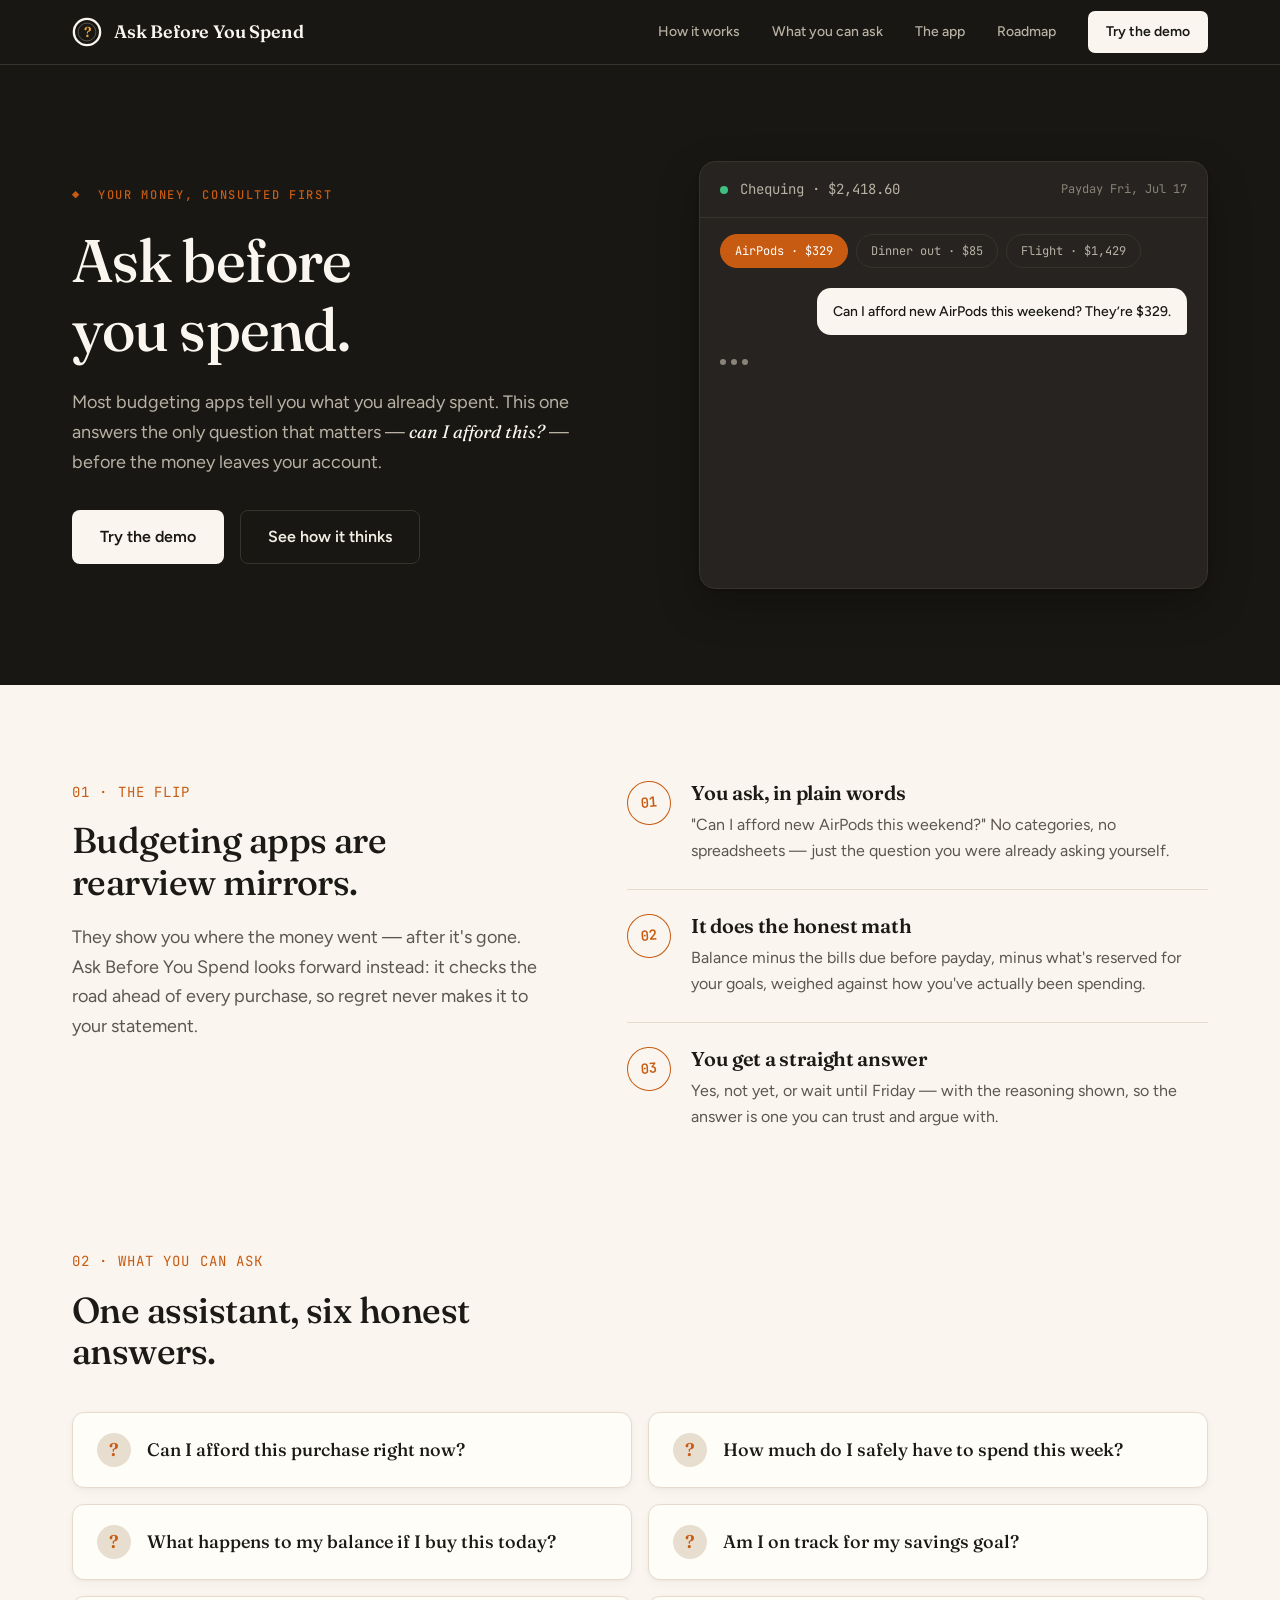
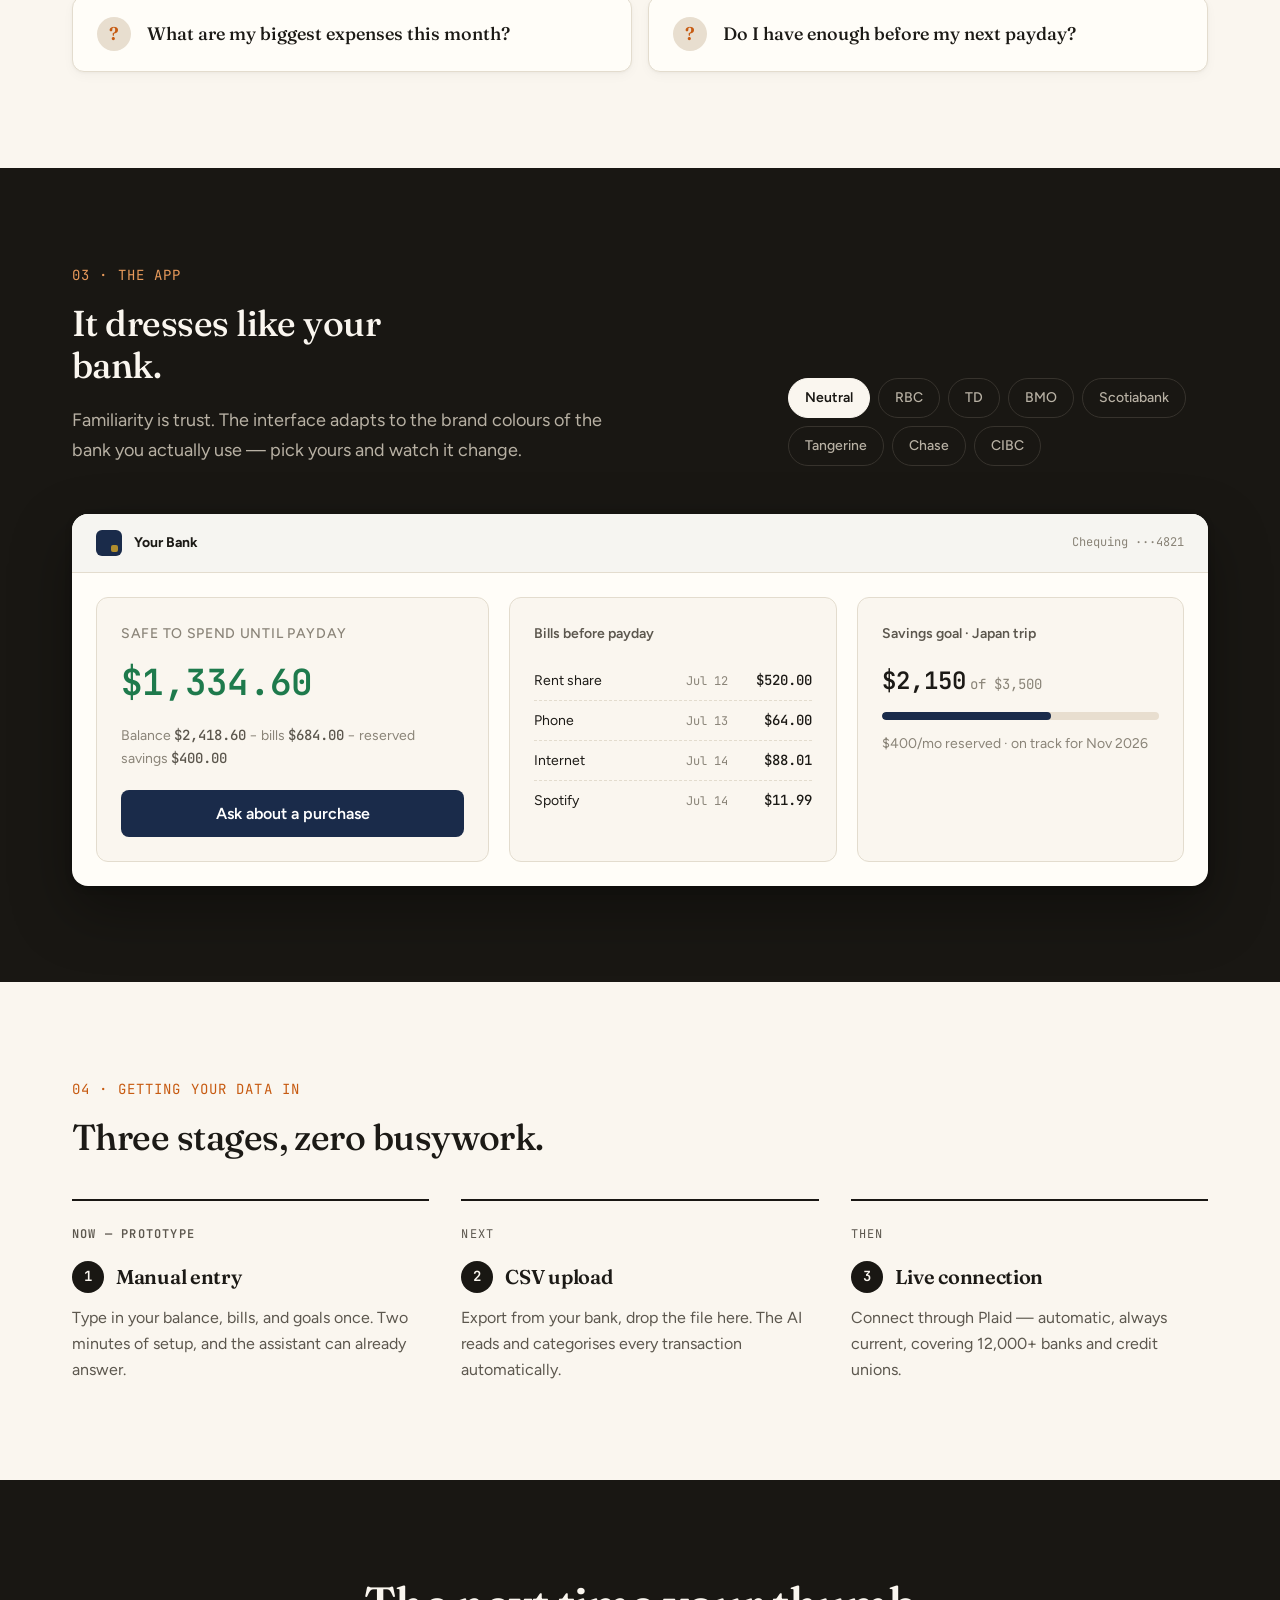
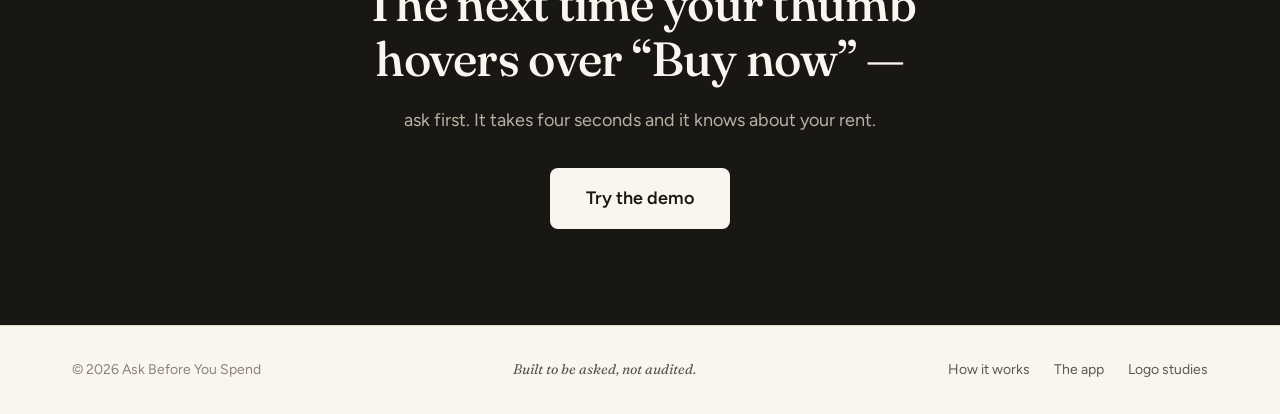
==== index.html @ 17b13f68 "Initial release: Ask Before You Spend landing site - index.html: landing page with live 'Can I affor" ====
<!DOCTYPE html>
<html lang="en">
<head>
  <meta charset="UTF-8">
  <meta name="viewport" content="width=device-width, initial-scale=1.0">
  <title>Ask Before You Spend — Can I afford this?</title>
  <meta name="description" content="A personal finance assistant that answers one question — can I afford this? — before you spend, not after.">
  <link rel="icon" href="data:image/svg+xml,%3Csvg xmlns='http://www.w3.org/2000/svg' viewBox='0 0 32 32'%3E%3Ccircle cx='16' cy='16' r='15' fill='%23191713'/%3E%3Ccircle cx='16' cy='16' r='10.5' fill='none' stroke='%23FAF6EF' stroke-opacity='0.4'/%3E%3Ctext x='16' y='22.5' font-family='Georgia,serif' font-size='17' font-weight='600' fill='%23E8A33D' text-anchor='middle'%3E%3F%3C/text%3E%3C/svg%3E">
  <link rel="preconnect" href="https://fonts.googleapis.com">
  <link rel="preconnect" href="https://fonts.gstatic.com" crossorigin>
  <link href="https://fonts.googleapis.com/css2?family=Fraunces:opsz,wght@9..144,400;9..144,500;9..144,600&family=Figtree:wght@400;500;600;700&family=JetBrains+Mono:wght@400;500;600&display=swap" rel="stylesheet">
  <link rel="stylesheet" href="css/styles.css">
</head>
<body>

  <!-- ============ HEADER ============ -->
  <header class="site-header">
    <div class="container header-inner">
      <a class="brand" href="#top" aria-label="Ask Before You Spend — home">
        <svg class="brand-mark" viewBox="0 0 32 32" aria-hidden="true">
          <circle cx="16" cy="16" r="14" fill="none" stroke="currentColor" stroke-width="2.5"/>
          <circle cx="16" cy="16" r="9.5" fill="none" stroke="currentColor" stroke-width="0.8" opacity="0.35"/>
          <text x="16" y="21.5" font-family="Fraunces, Georgia, serif" font-size="15" font-weight="600" fill="#E8A33D" text-anchor="middle">?</text>
        </svg>
        <span class="brand-name">Ask Before You Spend</span>
      </a>
      <nav class="site-nav" id="siteNav" aria-label="Primary">
        <a href="#how">How it works</a>
        <a href="#questions">What you can ask</a>
        <a href="#app">The app</a>
        <a href="#roadmap">Roadmap</a>
        <a class="nav-cta" href="#cta">Try the demo</a>
      </nav>
      <button class="nav-toggle" id="navToggle" aria-expanded="false" aria-controls="siteNav" aria-label="Menu">
        <span></span><span></span>
      </button>
    </div>
  </header>

  <!-- ============ HERO ============ -->
  <section class="hero" id="top">
    <div class="container hero-grid">
      <div class="hero-copy">
        <p class="eyebrow reveal">◆&nbsp;&nbsp;Your money, consulted first</p>
        <h1 class="reveal d1">Ask before<br>you spend.</h1>
        <p class="hero-sub reveal d2">Most budgeting apps tell you what you already spent. This one answers the only question that matters — <em>can I afford this?</em> — before the money leaves your account.</p>
        <div class="hero-actions reveal d3">
          <a class="btn btn-light" href="#cta">Try the demo</a>
          <a class="btn btn-ghost" href="#how">See how it thinks</a>
        </div>
      </div>

      <!-- Live chat demo -->
      <div class="chat-panel reveal d2" id="chatPanel">
        <div class="chat-titlebar">
          <span class="chat-dot"></span>
          <span class="chat-title">Chequing · $2,418.60</span>
          <span class="chat-payday">Payday Fri, Jul&nbsp;17</span>
        </div>
        <div class="chat-scenarios" role="tablist" aria-label="Example questions">
          <button class="chip is-active" data-scenario="airpods" role="tab" aria-selected="true">AirPods · $329</button>
          <button class="chip" data-scenario="dinner" role="tab" aria-selected="false">Dinner out · $85</button>
          <button class="chip" data-scenario="flight" role="tab" aria-selected="false">Flight · $1,429</button>
        </div>
        <div class="chat-body" id="chatBody" aria-live="polite">
          <!-- messages injected by js -->
        </div>
      </div>
    </div>
  </section>

  <!-- ============ THE FLIP ============ -->
  <section class="section section-cream" id="how">
    <div class="container split">
      <div class="split-lead">
        <p class="kicker">01 · The flip</p>
        <h2>Budgeting apps are rearview mirrors.</h2>
        <p class="lede">They show you where the money went — after it's gone. Ask Before You Spend looks forward instead: it checks the road ahead of every purchase, so regret never makes it to your statement.</p>
      </div>
      <ol class="num-list">
        <li class="reveal">
          <span class="num-badge">01</span>
          <div>
            <h3>You ask, in plain words</h3>
            <p>"Can I afford new AirPods this weekend?" No categories, no spreadsheets — just the question you were already asking yourself.</p>
          </div>
        </li>
        <li class="reveal d1">
          <span class="num-badge">02</span>
          <div>
            <h3>It does the honest math</h3>
            <p>Balance minus the bills due before payday, minus what's reserved for your goals, weighed against how you've actually been spending.</p>
          </div>
        </li>
        <li class="reveal d2">
          <span class="num-badge">03</span>
          <div>
            <h3>You get a straight answer</h3>
            <p>Yes, not yet, or wait until Friday — with the reasoning shown, so the answer is one you can trust and argue with.</p>
          </div>
        </li>
      </ol>
    </div>
  </section>

  <!-- ============ WHAT YOU CAN ASK ============ -->
  <section class="section section-cream section-tight" id="questions">
    <div class="container">
      <div class="q-head">
        <p class="kicker">02 · What you can ask</p>
        <h2>One assistant, six honest answers.</h2>
      </div>
      <ul class="q-grid">
        <li class="q-item reveal"><span class="q-mark">?</span>Can I afford this purchase right now?</li>
        <li class="q-item reveal d1"><span class="q-mark">?</span>How much do I safely have to spend this week?</li>
        <li class="q-item reveal d2"><span class="q-mark">?</span>What happens to my balance if I buy this today?</li>
        <li class="q-item reveal"><span class="q-mark">?</span>Am I on track for my savings goal?</li>
        <li class="q-item reveal d1"><span class="q-mark">?</span>What are my biggest expenses this month?</li>
        <li class="q-item reveal d2"><span class="q-mark">?</span>Do I have enough before my next payday?</li>
      </ul>
    </div>
  </section>

  <!-- ============ APP + BANK THEMING ============ -->
  <section class="section section-ink" id="app">
    <div class="container">
      <div class="app-head">
        <div>
          <p class="kicker kicker-light">03 · The app</p>
          <h2>It dresses like your bank.</h2>
          <p class="lede lede-light">Familiarity is trust. The interface adapts to the brand colours of the bank you actually use — pick yours and watch it change.</p>
        </div>
        <div class="bank-switch" role="group" aria-label="Choose your bank theme">
          <button class="bank-chip is-active" data-bank="default">Neutral</button>
          <button class="bank-chip" data-bank="rbc">RBC</button>
          <button class="bank-chip" data-bank="td">TD</button>
          <button class="bank-chip" data-bank="bmo">BMO</button>
          <button class="bank-chip" data-bank="scotia">Scotiabank</button>
          <button class="bank-chip" data-bank="tangerine">Tangerine</button>
          <button class="bank-chip" data-bank="chase">Chase</button>
          <button class="bank-chip" data-bank="cibc">CIBC</button>
        </div>
      </div>

      <div class="app-mock" id="appMock" data-bank="default">
        <div class="mock-topbar">
          <span class="mock-brandbar"></span>
          <span class="mock-bank" id="mockBankName">Your Bank</span>
          <span class="mock-account">Chequing ···4821</span>
        </div>
        <div class="mock-grid">
          <div class="mock-card mock-balance">
            <p class="balance-label">Safe to spend until payday</p>
            <p class="balance-amount amount-safe">$1,334.60</p>
            <p class="mock-note">Balance <strong>$2,418.60</strong> − bills <strong>$684.00</strong> − reserved savings <strong>$400.00</strong></p>
            <button class="btn mock-cta" type="button">Ask about a purchase</button>
          </div>
          <div class="mock-card">
            <p class="mock-card-title">Bills before payday</p>
            <ul class="bill-list">
              <li><span>Rent share</span><span class="bill-date">Jul 12</span><span class="bill-amt">$520.00</span></li>
              <li><span>Phone</span><span class="bill-date">Jul 13</span><span class="bill-amt">$64.00</span></li>
              <li><span>Internet</span><span class="bill-date">Jul 14</span><span class="bill-amt">$88.01</span></li>
              <li><span>Spotify</span><span class="bill-date">Jul 14</span><span class="bill-amt">$11.99</span></li>
            </ul>
          </div>
          <div class="mock-card">
            <p class="mock-card-title">Savings goal · Japan trip</p>
            <p class="goal-figures"><span class="goal-now">$2,150</span> <span class="goal-of">of $3,500</span></p>
            <div class="goal-bar" role="progressbar" aria-valuenow="61" aria-valuemin="0" aria-valuemax="100" aria-label="Japan trip savings progress">
              <span class="goal-fill" style="width:61%"></span>
            </div>
            <p class="mock-note">$400/mo reserved · on track for Nov 2026</p>
          </div>
        </div>
      </div>
    </div>
  </section>

  <!-- ============ ROADMAP ============ -->
  <section class="section section-cream" id="roadmap">
    <div class="container">
      <div class="q-head">
        <p class="kicker">04 · Getting your data in</p>
        <h2>Three stages, zero busywork.</h2>
      </div>
      <div class="stages">
        <article class="stage reveal">
          <p class="stage-tag stage-now">Now — prototype</p>
          <h3><span class="stage-num">1</span>Manual entry</h3>
          <p>Type in your balance, bills, and goals once. Two minutes of setup, and the assistant can already answer.</p>
        </article>
        <article class="stage reveal d1">
          <p class="stage-tag">Next</p>
          <h3><span class="stage-num">2</span>CSV upload</h3>
          <p>Export from your bank, drop the file here. The AI reads and categorises every transaction automatically.</p>
        </article>
        <article class="stage reveal d2">
          <p class="stage-tag">Then</p>
          <h3><span class="stage-num">3</span>Live connection</h3>
          <p>Connect through Plaid — automatic, always current, covering 12,000+ banks and credit unions.</p>
        </article>
      </div>
    </div>
  </section>

  <!-- ============ CTA ============ -->
  <section class="section section-ink cta" id="cta">
    <div class="container cta-inner">
      <h2>The next time your thumb<br>hovers over “Buy now” —</h2>
      <p class="lede lede-light">ask first. It takes four seconds and it knows about your rent.</p>
      <a class="btn btn-light btn-lg" href="#top">Try the demo</a>
    </div>
  </section>

  <!-- ============ FOOTER ============ -->
  <footer class="site-footer">
    <div class="container footer-inner">
      <p>© 2026 Ask Before You Spend</p>
      <p class="footer-tag">Built to be asked, not audited.</p>
      <nav aria-label="Footer">
        <a href="#how">How it works</a>
        <a href="#app">The app</a>
        <a href="logos.html">Logo studies</a>
      </nav>
    </div>
  </footer>

  <script src="js/main.js"></script>
</body>
</html>
---- css/styles.css ----
/* ================================================================
   ASK BEFORE YOU SPEND — design system
   Editorial finance: cream + ink + one ember accent.
   Fraunces (display) · Figtree (body) · JetBrains Mono (money)
   ================================================================ */

:root {
  /* palette */
  --ink: #191713;
  --ink-soft: #262320;
  --cream: #FAF6EF;
  --cream-raised: #F3EDE2;
  --accent: #C75B12;          /* ember — the single brand accent */
  --accent-soft: #E8DECF;
  --text-primary: #1C1A16;
  --text-secondary: #5C574E;
  --text-muted: #8A8478;
  --text-on-ink: #F2EDE3;
  --text-on-ink-dim: #B8B1A4;
  --border: #E3DCCE;
  --border-ink: #37332D;
  --success: #1E7A4C;
  --success-bright: #3FBF7F;
  --warning: #D97706;
  --danger: #C0392B;

  /* type scale */
  --text-xs: 0.75rem;
  --text-sm: 0.875rem;
  --text-base: 1rem;
  --text-lg: 1.125rem;
  --text-xl: 1.25rem;
  --text-2xl: 1.5rem;
  --text-3xl: 1.875rem;
  --text-4xl: 2.25rem;
  --text-5xl: 3rem;
  --text-6xl: 3.75rem;

  /* spacing */
  --space-1: 0.25rem; --space-2: 0.5rem; --space-3: 0.75rem;
  --space-4: 1rem;    --space-5: 1.25rem; --space-6: 1.5rem;
  --space-8: 2rem;    --space-10: 2.5rem; --space-12: 3rem;
  --space-16: 4rem;   --space-20: 5rem;   --space-24: 6rem;

  /* fonts */
  --font-display: "Fraunces", Georgia, serif;
  --font-body: "Figtree", -apple-system, "Segoe UI", sans-serif;
  --font-mono: "JetBrains Mono", "SF Mono", monospace;
}

* { box-sizing: border-box; margin: 0; padding: 0; }

html { scroll-behavior: smooth; }

body {
  font-family: var(--font-body);
  font-size: var(--text-base);
  line-height: 1.65;
  color: var(--text-primary);
  background: var(--cream);
  -webkit-font-smoothing: antialiased;
}

img, svg { display: block; max-width: 100%; }

a { color: inherit; }

.container {
  max-width: 1200px;
  margin: 0 auto;
  padding-inline: var(--space-4);
}
@media (min-width: 768px) { .container { padding-inline: var(--space-8); } }

/* ---------- type ---------- */
h1, h2, h3 {
  font-family: var(--font-display);
  font-weight: 500;
  line-height: 1.15;
  letter-spacing: -0.015em;
}
h1 { font-size: var(--text-5xl); }
h2 { font-size: var(--text-3xl); }
h3 { font-size: var(--text-xl); font-weight: 600; }
@media (min-width: 768px) {
  h1 { font-size: var(--text-6xl); }
  h2 { font-size: var(--text-4xl); }
}

.eyebrow {
  font-family: var(--font-mono);
  font-size: var(--text-xs);
  font-weight: 500;
  letter-spacing: 0.14em;
  text-transform: uppercase;
  color: var(--accent);
}

.kicker {
  font-family: var(--font-mono);
  font-size: var(--text-sm);
  letter-spacing: 0.08em;
  text-transform: uppercase;
  color: var(--accent);
  margin-bottom: var(--space-4);
}
.kicker-light { color: #E89A5B; }

.lede {
  font-size: var(--text-lg);
  color: var(--text-secondary);
  max-width: 46ch;
  margin-top: var(--space-5);
}
.lede-light { color: var(--text-on-ink-dim); }

/* ---------- buttons ---------- */
.btn {
  display: inline-block;
  padding: 14px 28px;
  border-radius: 8px;
  font-family: var(--font-body);
  font-weight: 600;
  font-size: var(--text-base);
  text-decoration: none;
  border: none;
  cursor: pointer;
  transition: background 0.15s ease, transform 0.1s ease, color 0.15s ease;
}
.btn-light { background: var(--cream); color: var(--ink); }
.btn-light:hover { background: #fff; transform: translateY(-1px); }
.btn-ghost {
  background: transparent;
  color: var(--text-on-ink);
  border: 1.5px solid var(--border-ink);
  padding: 13px 27px;
}
.btn-ghost:hover { border-color: var(--text-on-ink-dim); }
.btn-lg { padding: 16px 36px; font-size: var(--text-lg); }
.btn:focus-visible, a:focus-visible, button:focus-visible {
  outline: 2px solid var(--accent);
  outline-offset: 2px;
}

/* ---------- header ---------- */
.site-header {
  position: sticky;
  top: 0;
  z-index: 50;
  background: var(--ink);
  border-bottom: 1px solid var(--border-ink);
}
.header-inner {
  display: flex;
  align-items: center;
  justify-content: space-between;
  min-height: 64px;
}
.brand {
  display: flex;
  align-items: center;
  gap: var(--space-3);
  text-decoration: none;
  color: var(--cream);
}
.brand-mark { width: 30px; height: 30px; color: var(--cream); }
.brand-name {
  font-family: var(--font-display);
  font-size: var(--text-lg);
  font-weight: 600;
  letter-spacing: -0.01em;
}
.site-nav { display: none; }
.site-nav a {
  color: var(--text-on-ink-dim);
  text-decoration: none;
  font-size: var(--text-sm);
  font-weight: 500;
  transition: color 0.15s ease;
}
.site-nav a:hover { color: var(--text-on-ink); }
.site-nav .nav-cta {
  color: var(--ink);
  background: var(--cream);
  padding: 9px 18px;
  border-radius: 7px;
  font-weight: 600;
}
.site-nav .nav-cta:hover { background: #fff; color: var(--ink); }

.nav-toggle {
  display: flex;
  flex-direction: column;
  justify-content: center;
  gap: 6px;
  width: 44px;
  height: 44px;
  background: none;
  border: none;
  cursor: pointer;
  align-items: center;
}
.nav-toggle span {
  display: block;
  width: 22px;
  height: 2px;
  background: var(--cream);
  transition: transform 0.2s ease;
}
.nav-toggle[aria-expanded="true"] span:first-child { transform: translateY(4px) rotate(45deg); }
.nav-toggle[aria-expanded="true"] span:last-child { transform: translateY(-4px) rotate(-45deg); }

@media (max-width: 899px) {
  .site-nav.is-open {
    display: flex;
    flex-direction: column;
    position: absolute;
    top: 64px;
    left: 0;
    right: 0;
    background: var(--ink);
    border-bottom: 1px solid var(--border-ink);
    padding: var(--space-6) var(--space-4) var(--space-8);
    gap: var(--space-5);
  }
  .site-nav.is-open a { font-size: var(--text-lg); }
  .site-nav.is-open .nav-cta { text-align: center; }
}
@media (min-width: 900px) {
  .site-nav { display: flex; align-items: center; gap: var(--space-8); }
  .nav-toggle { display: none; }
}

/* ---------- hero ---------- */
.hero {
  background: var(--ink);
  color: var(--text-on-ink);
  padding: var(--space-16) 0 var(--space-20);
  position: relative;
  overflow: hidden;
}
/* faint grain so the ink doesn't feel flat */
.hero::after, .section-ink::after {
  content: "";
  position: absolute;
  inset: 0;
  pointer-events: none;
  opacity: 0.35;
  background-image: url("data:image/svg+xml,%3Csvg xmlns='http://www.w3.org/2000/svg' width='120' height='120'%3E%3Cfilter id='n'%3E%3CfeTurbulence type='fractalNoise' baseFrequency='0.9' numOctaves='2'/%3E%3CfeColorMatrix values='0 0 0 0 0 0 0 0 0 0 0 0 0 0 0 0 0 0 0.04 0'/%3E%3C/filter%3E%3Crect width='120' height='120' filter='url(%23n)'/%3E%3C/svg%3E");
}
.hero-grid {
  position: relative;
  z-index: 1;
  display: grid;
  gap: var(--space-12);
}
@media (min-width: 980px) {
  .hero { padding: var(--space-24) 0; }
  .hero-grid { grid-template-columns: 1.05fr 0.95fr; align-items: center; gap: var(--space-16); }
}
.hero h1 { color: var(--cream); margin-top: var(--space-5); }
.hero-sub {
  font-size: var(--text-lg);
  color: var(--text-on-ink-dim);
  max-width: 44ch;
  margin-top: var(--space-6);
}
.hero-sub em {
  font-family: var(--font-display);
  color: var(--cream);
  font-style: italic;
}
.hero-actions {
  display: flex;
  flex-wrap: wrap;
  gap: var(--space-4);
  margin-top: var(--space-8);
}
@media (max-width: 479px) {
  .hero-actions .btn { width: 100%; text-align: center; }
}

/* ---------- chat demo ---------- */
.chat-panel {
  background: var(--ink-soft);
  border: 1px solid var(--border-ink);
  border-radius: 16px;
  overflow: hidden;
  box-shadow: 0 1px 3px rgba(0,0,0,0.2), 0 16px 40px rgba(0,0,0,0.25);
}
.chat-titlebar {
  display: flex;
  align-items: center;
  gap: var(--space-3);
  padding: var(--space-4) var(--space-5);
  border-bottom: 1px solid var(--border-ink);
  font-family: var(--font-mono);
  font-size: var(--text-sm);
  color: var(--text-on-ink-dim);
}
.chat-dot {
  width: 8px; height: 8px;
  border-radius: 50%;
  background: var(--success-bright);
  flex-shrink: 0;
}
.chat-payday { margin-left: auto; font-size: var(--text-xs); color: var(--text-muted); }

.chat-scenarios {
  display: flex;
  flex-wrap: wrap;
  gap: var(--space-2);
  padding: var(--space-4) var(--space-5) 0;
}
.chip {
  font-family: var(--font-mono);
  font-size: var(--text-xs);
  padding: 8px 14px;
  min-height: 34px;
  border-radius: 999px;
  border: 1px solid var(--border-ink);
  background: transparent;
  color: var(--text-on-ink-dim);
  cursor: pointer;
  transition: all 0.15s ease;
}
.chip:hover { color: var(--text-on-ink); border-color: var(--text-muted); }
.chip.is-active {
  background: var(--accent);
  border-color: var(--accent);
  color: #fff;
}

.chat-body {
  padding: var(--space-5);
  min-height: 320px;
  display: flex;
  flex-direction: column;
  gap: var(--space-4);
}
.msg { max-width: 92%; }
.msg-user {
  align-self: flex-end;
  background: var(--cream);
  color: var(--ink);
  padding: var(--space-3) var(--space-4);
  border-radius: 14px 14px 4px 14px;
  font-weight: 500;
  font-size: var(--text-sm);
}
.msg-user .caret {
  display: inline-block;
  width: 2px; height: 1em;
  background: var(--accent);
  vertical-align: text-bottom;
  animation: blink 0.8s steps(1) infinite;
}
@keyframes blink { 50% { opacity: 0; } }

.msg-ai {
  align-self: flex-start;
  background: rgba(250, 246, 239, 0.05);
  border: 1px solid var(--border-ink);
  border-radius: 14px 14px 14px 4px;
  padding: var(--space-4) var(--space-5);
  width: 100%;
}
.verdict {
  font-family: var(--font-display);
  font-size: var(--text-xl);
  font-weight: 600;
  margin-bottom: var(--space-3);
}
.verdict-yes { color: var(--success-bright); }
.verdict-wait { color: #E8A33D; }
.math-rows { list-style: none; margin: 0 0 var(--space-3); }
.math-rows li {
  display: flex;
  justify-content: space-between;
  gap: var(--space-4);
  font-size: var(--text-sm);
  color: var(--text-on-ink-dim);
  padding: 5px 0;
  border-bottom: 1px dashed var(--border-ink);
}
.math-rows li:last-child { border-bottom: none; }
.math-rows .amt { font-family: var(--font-mono); color: var(--text-on-ink); white-space: nowrap; }
.math-rows .row-total { font-weight: 600; }
.math-rows .row-total .amt { color: var(--success-bright); }
.math-rows .row-total .amt.amt-neg { color: #E8A33D; }
.math-rows .amt-neg { color: #D98E6B; }
.ai-note { font-size: var(--text-sm); color: var(--text-on-ink-dim); }

.msg-enter { animation: rise 0.45s ease both; }
@keyframes rise {
  from { opacity: 0; transform: translateY(8px); }
  to { opacity: 1; transform: none; }
}
.thinking { display: inline-flex; gap: 5px; padding: var(--space-2) 0; }
.thinking span {
  width: 6px; height: 6px;
  border-radius: 50%;
  background: var(--text-muted);
  animation: pulse 1s ease infinite;
}
.thinking span:nth-child(2) { animation-delay: 0.15s; }
.thinking span:nth-child(3) { animation-delay: 0.3s; }
@keyframes pulse { 50% { opacity: 0.25; transform: translateY(-2px); } }

/* ---------- sections ---------- */
.section { padding: var(--space-16) 0; position: relative; }
@media (min-width: 768px) { .section { padding: var(--space-24) 0; } }
.section-tight { padding-top: 0; }
@media (min-width: 768px) { .section-tight { padding-top: 0; } }
.section-cream { background: var(--cream); }
.section-ink {
  background: var(--ink);
  color: var(--text-on-ink);
  overflow: hidden;
}
.section-ink h2 { color: var(--cream); }

/* ---------- the flip (numbered editorial list) ---------- */
.split { display: grid; gap: var(--space-12); }
@media (min-width: 900px) {
  .split { grid-template-columns: 0.9fr 1.1fr; gap: var(--space-20); align-items: start; }
}
.split-lead h2 { max-width: 14ch; }
.num-list { list-style: none; }
.num-list li {
  display: flex;
  gap: var(--space-5);
  padding: var(--space-6) 0;
  border-bottom: 1px solid var(--border);
}
.num-list li:first-child { padding-top: 0; }
.num-list li:last-child { border-bottom: none; }
.num-badge {
  flex-shrink: 0;
  width: 44px; height: 44px;
  border: 1px solid var(--accent);
  border-radius: 50%;
  display: grid;
  place-items: center;
  font-family: var(--font-mono);
  font-size: var(--text-sm);
  font-weight: 600;
  color: var(--accent);
  transform: rotate(-4deg);
}
.num-list h3 { margin-bottom: var(--space-2); }
.num-list p { color: var(--text-secondary); max-width: 52ch; }

/* ---------- what you can ask ---------- */
.q-head { margin-bottom: var(--space-10); }
.q-head h2 { max-width: 22ch; }
.q-grid {
  list-style: none;
  display: grid;
  gap: var(--space-4);
}
@media (min-width: 700px) { .q-grid { grid-template-columns: 1fr 1fr; } }
.q-item {
  display: flex;
  align-items: center;
  gap: var(--space-4);
  background: #FFFDF8;
  border: 1px solid var(--border);
  border-radius: 12px;
  padding: var(--space-5) var(--space-6);
  font-family: var(--font-display);
  font-size: var(--text-lg);
  font-weight: 500;
  box-shadow: 0 1px 3px rgba(0,0,0,0.04), 0 4px 12px rgba(0,0,0,0.03);
  transition: transform 0.15s ease, border-color 0.15s ease;
}
.q-item:hover { transform: translateY(-2px); border-color: var(--accent); }
.q-mark {
  flex-shrink: 0;
  width: 34px; height: 34px;
  border-radius: 50%;
  background: var(--accent-soft);
  color: var(--accent);
  display: grid;
  place-items: center;
  font-weight: 600;
  font-family: var(--font-display);
}

/* ---------- app section + bank theming ---------- */
.app-head {
  position: relative;
  z-index: 1;
  display: grid;
  gap: var(--space-8);
  margin-bottom: var(--space-12);
}
@media (min-width: 980px) {
  .app-head { grid-template-columns: 1fr auto; align-items: end; }
}
.app-head h2 { max-width: 15ch; }
.bank-switch {
  display: flex;
  flex-wrap: wrap;
  gap: var(--space-2);
  max-width: 420px;
}
.bank-chip {
  font-family: var(--font-body);
  font-size: var(--text-sm);
  font-weight: 500;
  padding: 9px 16px;
  min-height: 40px;
  border-radius: 999px;
  border: 1px solid var(--border-ink);
  background: transparent;
  color: var(--text-on-ink-dim);
  cursor: pointer;
  transition: all 0.15s ease;
}
.bank-chip:hover { color: var(--text-on-ink); border-color: var(--text-muted); }
.bank-chip.is-active {
  background: var(--cream);
  border-color: var(--cream);
  color: var(--ink);
  font-weight: 600;
}

/* the mock app window — bank vars scoped here */
.app-mock {
  --brand: #1A2B4A;
  --brand-accent: #B08D2E;
  position: relative;
  z-index: 1;
  background: #FFFDF8;
  color: var(--text-primary);
  border-radius: 16px;
  overflow: hidden;
  box-shadow: 0 2px 6px rgba(0,0,0,0.25), 0 24px 60px rgba(0,0,0,0.35);
  transition: --brand 0.3s;
}
.app-mock[data-bank="rbc"]       { --brand: #003168; --brand-accent: #FFBE00; }
.app-mock[data-bank="td"]        { --brand: #00A650; --brand-accent: #1A1A1A; }
.app-mock[data-bank="bmo"]       { --brand: #0079C1; --brand-accent: #003A5C; }
.app-mock[data-bank="scotia"]    { --brand: #EC111A; --brand-accent: #1A1A1A; }
.app-mock[data-bank="tangerine"] { --brand: #FF6600; --brand-accent: #1A1A1A; }
.app-mock[data-bank="chase"]     { --brand: #117ACA; --brand-accent: #1A1A1A; }
.app-mock[data-bank="cibc"]      { --brand: #C41F3E; --brand-accent: #6E2585; } /* purple is CIBC brand — the one sanctioned exception */

.mock-topbar {
  display: flex;
  align-items: center;
  gap: var(--space-3);
  padding: var(--space-4) var(--space-6);
  border-bottom: 1px solid var(--border);
  background: color-mix(in srgb, var(--brand) 4%, #FFFDF8);
  transition: background 0.35s ease;
}
.mock-brandbar {
  width: 26px; height: 26px;
  border-radius: 6px;
  background: var(--brand);
  position: relative;
  transition: background 0.35s ease;
}
.mock-brandbar::after {
  content: "";
  position: absolute;
  right: 4px; bottom: 4px;
  width: 7px; height: 7px;
  border-radius: 2px;
  background: var(--brand-accent);
  transition: background 0.35s ease;
}
.mock-bank { font-weight: 700; font-size: var(--text-sm); }
.mock-account {
  margin-left: auto;
  font-family: var(--font-mono);
  font-size: var(--text-xs);
  color: var(--text-muted);
}

.mock-grid {
  display: grid;
  gap: var(--space-4);
  padding: var(--space-5);
}
@media (min-width: 900px) {
  .mock-grid {
    grid-template-columns: 1.2fr 1fr 1fr;
    gap: var(--space-5);
    padding: var(--space-6);
  }
}
.mock-card {
  background: var(--cream);
  border: 1px solid var(--border);
  border-radius: 12px;
  padding: var(--space-6);
}
.mock-card-title {
  font-size: var(--text-sm);
  font-weight: 600;
  color: var(--text-secondary);
  margin-bottom: var(--space-4);
}
.balance-label {
  font-size: var(--text-sm);
  color: var(--text-muted);
  text-transform: uppercase;
  letter-spacing: 0.05em;
  font-weight: 500;
}
.balance-amount {
  font-family: var(--font-mono);
  font-size: var(--text-4xl);
  font-weight: 600;
  letter-spacing: -0.02em;
  margin: var(--space-2) 0 var(--space-3);
}
.amount-safe { color: var(--success); }
.mock-note { font-size: var(--text-sm); color: var(--text-muted); }
.mock-note strong { font-family: var(--font-mono); font-weight: 500; color: var(--text-secondary); }
.mock-cta {
  margin-top: var(--space-5);
  background: var(--brand);
  color: #fff;
  width: 100%;
  transition: background 0.35s ease, transform 0.1s ease;
}
.mock-cta:hover { transform: translateY(-1px); }

.bill-list { list-style: none; }
.bill-list li {
  display: flex;
  align-items: baseline;
  gap: var(--space-3);
  padding: var(--space-2) 0;
  border-bottom: 1px dashed var(--border);
  font-size: var(--text-sm);
}
.bill-list li:last-child { border-bottom: none; }
.bill-date {
  margin-left: auto;
  font-family: var(--font-mono);
  font-size: var(--text-xs);
  color: var(--text-muted);
}
.bill-amt { font-family: var(--font-mono); font-weight: 500; min-width: 72px; text-align: right; }

.goal-figures { margin-bottom: var(--space-3); }
.goal-now { font-family: var(--font-mono); font-size: var(--text-2xl); font-weight: 600; }
.goal-of { font-family: var(--font-mono); font-size: var(--text-sm); color: var(--text-muted); }
.goal-bar {
  height: 8px;
  border-radius: 999px;
  background: var(--accent-soft);
  overflow: hidden;
  margin-bottom: var(--space-3);
}
.goal-fill {
  display: block;
  height: 100%;
  border-radius: 999px;
  background: var(--brand);
  transition: background 0.35s ease, width 0.6s ease;
}

/* ---------- roadmap ---------- */
.stages { display: grid; gap: var(--space-6); }
@media (min-width: 820px) { .stages { grid-template-columns: repeat(3, 1fr); gap: var(--space-8); } }
.stage {
  border-top: 2px solid var(--ink);
  padding-top: var(--space-6);
}
.stage-tag {
  font-family: var(--font-mono);
  font-size: var(--text-xs);
  text-transform: uppercase;
  letter-spacing: 0.1em;
  color: var(--text-muted);
  margin-bottom: var(--space-4);
}
.stage-now { color: var(--accent); font-weight: 600; }
.stage h3 {
  display: flex;
  align-items: center;
  gap: var(--space-3);
  margin-bottom: var(--space-3);
}
.stage-num {
  font-family: var(--font-mono);
  font-size: var(--text-sm);
  width: 32px; height: 32px;
  border-radius: 50%;
  background: var(--ink);
  color: var(--cream);
  display: grid;
  place-items: center;
  flex-shrink: 0;
}
.stage p { color: var(--text-secondary); }

/* ---------- cta ---------- */
.cta-inner {
  position: relative;
  z-index: 1;
  text-align: center;
  max-width: 720px;
}
.cta h2 { font-size: var(--text-4xl); }
@media (min-width: 768px) { .cta h2 { font-size: var(--text-5xl); } }
.cta .lede { margin: var(--space-5) auto var(--space-8); }
@media (max-width: 479px) { .cta .btn { width: 100%; } }

/* ---------- footer ---------- */
.site-footer {
  background: var(--cream);
  border-top: 1px solid var(--border);
  padding: var(--space-8) 0;
}
.footer-inner {
  display: flex;
  flex-direction: column;
  gap: var(--space-4);
  font-size: var(--text-sm);
  color: var(--text-muted);
}
.footer-tag { font-family: var(--font-display); font-style: italic; color: var(--text-secondary); }
.footer-inner nav { display: flex; gap: var(--space-6); }
.footer-inner nav a { color: var(--text-secondary); text-decoration: none; }
.footer-inner nav a:hover { color: var(--accent); }
@media (min-width: 768px) {
  .footer-inner { flex-direction: row; align-items: center; justify-content: space-between; }
}

/* ---------- reveals ---------- */
.reveal { opacity: 0; transform: translateY(16px); transition: opacity 0.6s ease, transform 0.6s ease; }
.reveal.in { opacity: 1; transform: none; }
.d1 { transition-delay: 0.12s; }
.d2 { transition-delay: 0.24s; }
.d3 { transition-delay: 0.36s; }

@media (prefers-reduced-motion: reduce) {
  html { scroll-behavior: auto; }
  .reveal { opacity: 1; transform: none; transition: none; }
  .msg-enter, .thinking span, .msg-user .caret { animation: none; }
}
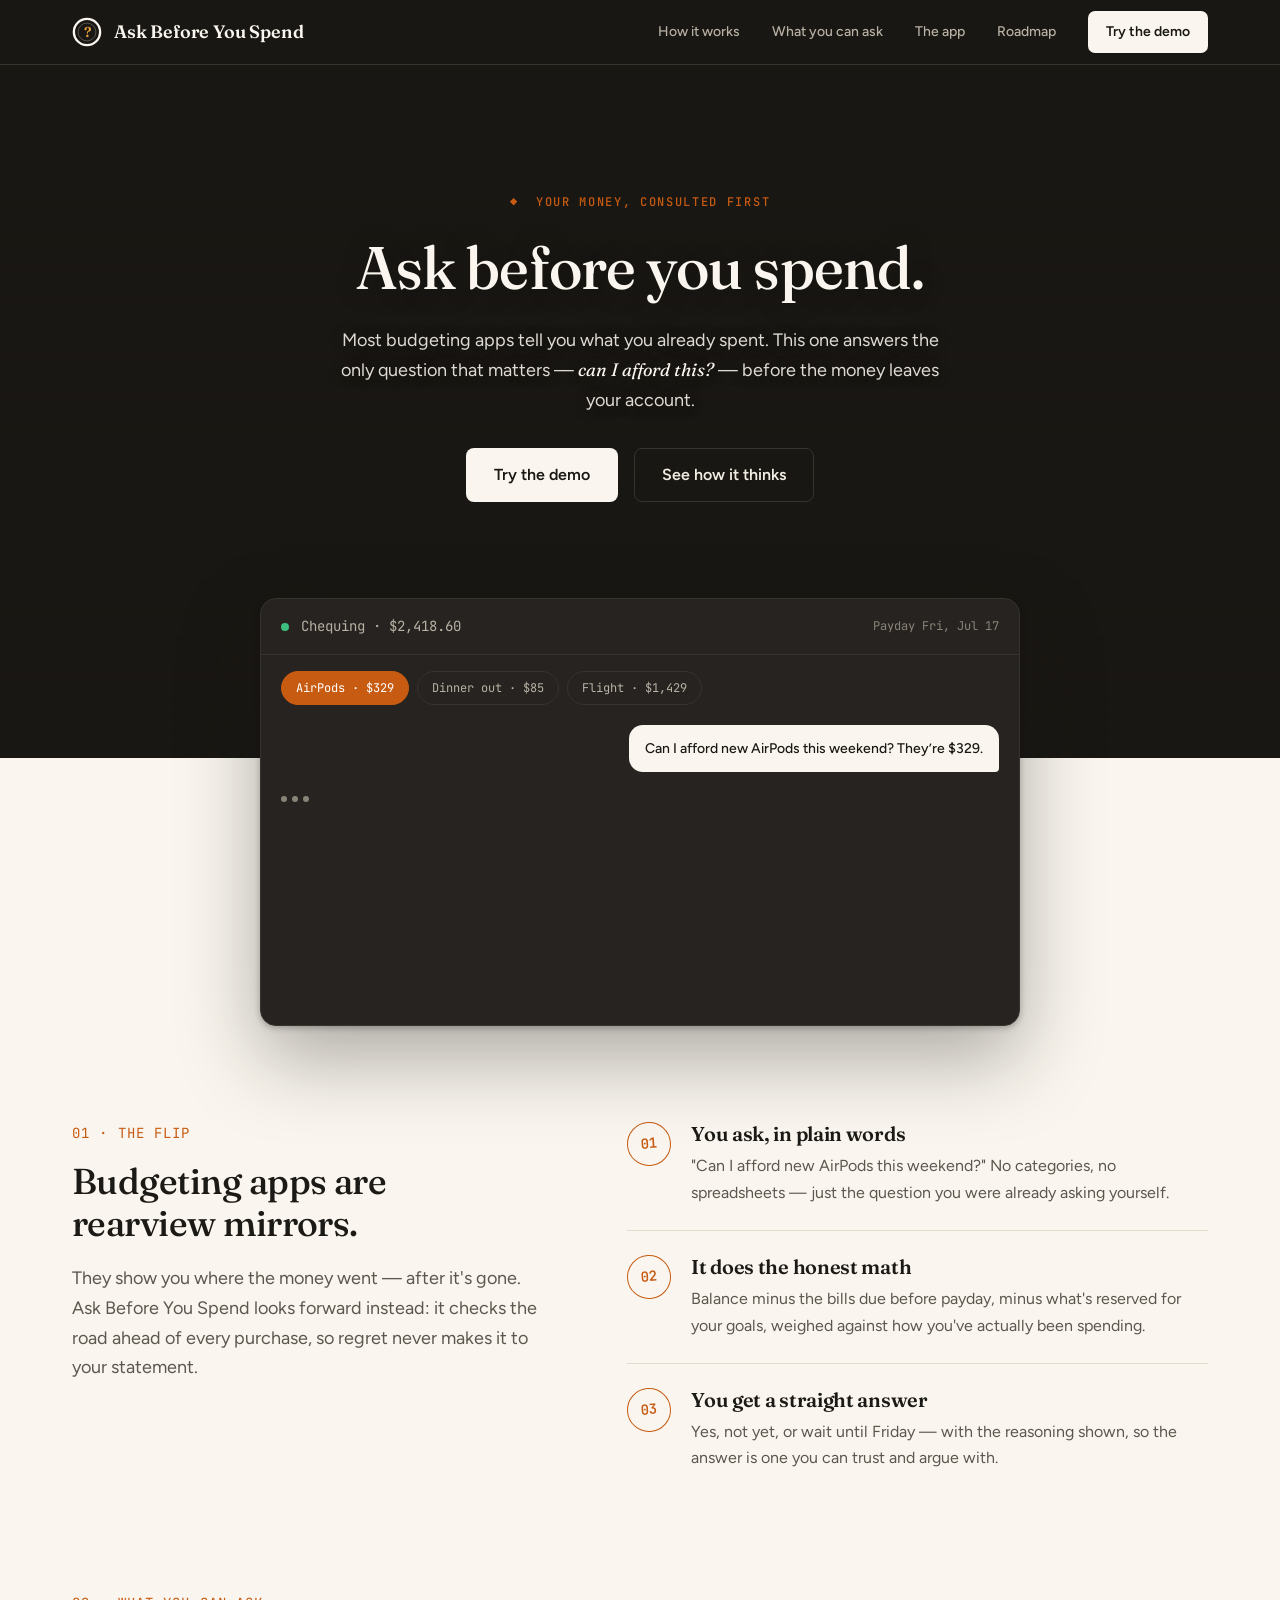
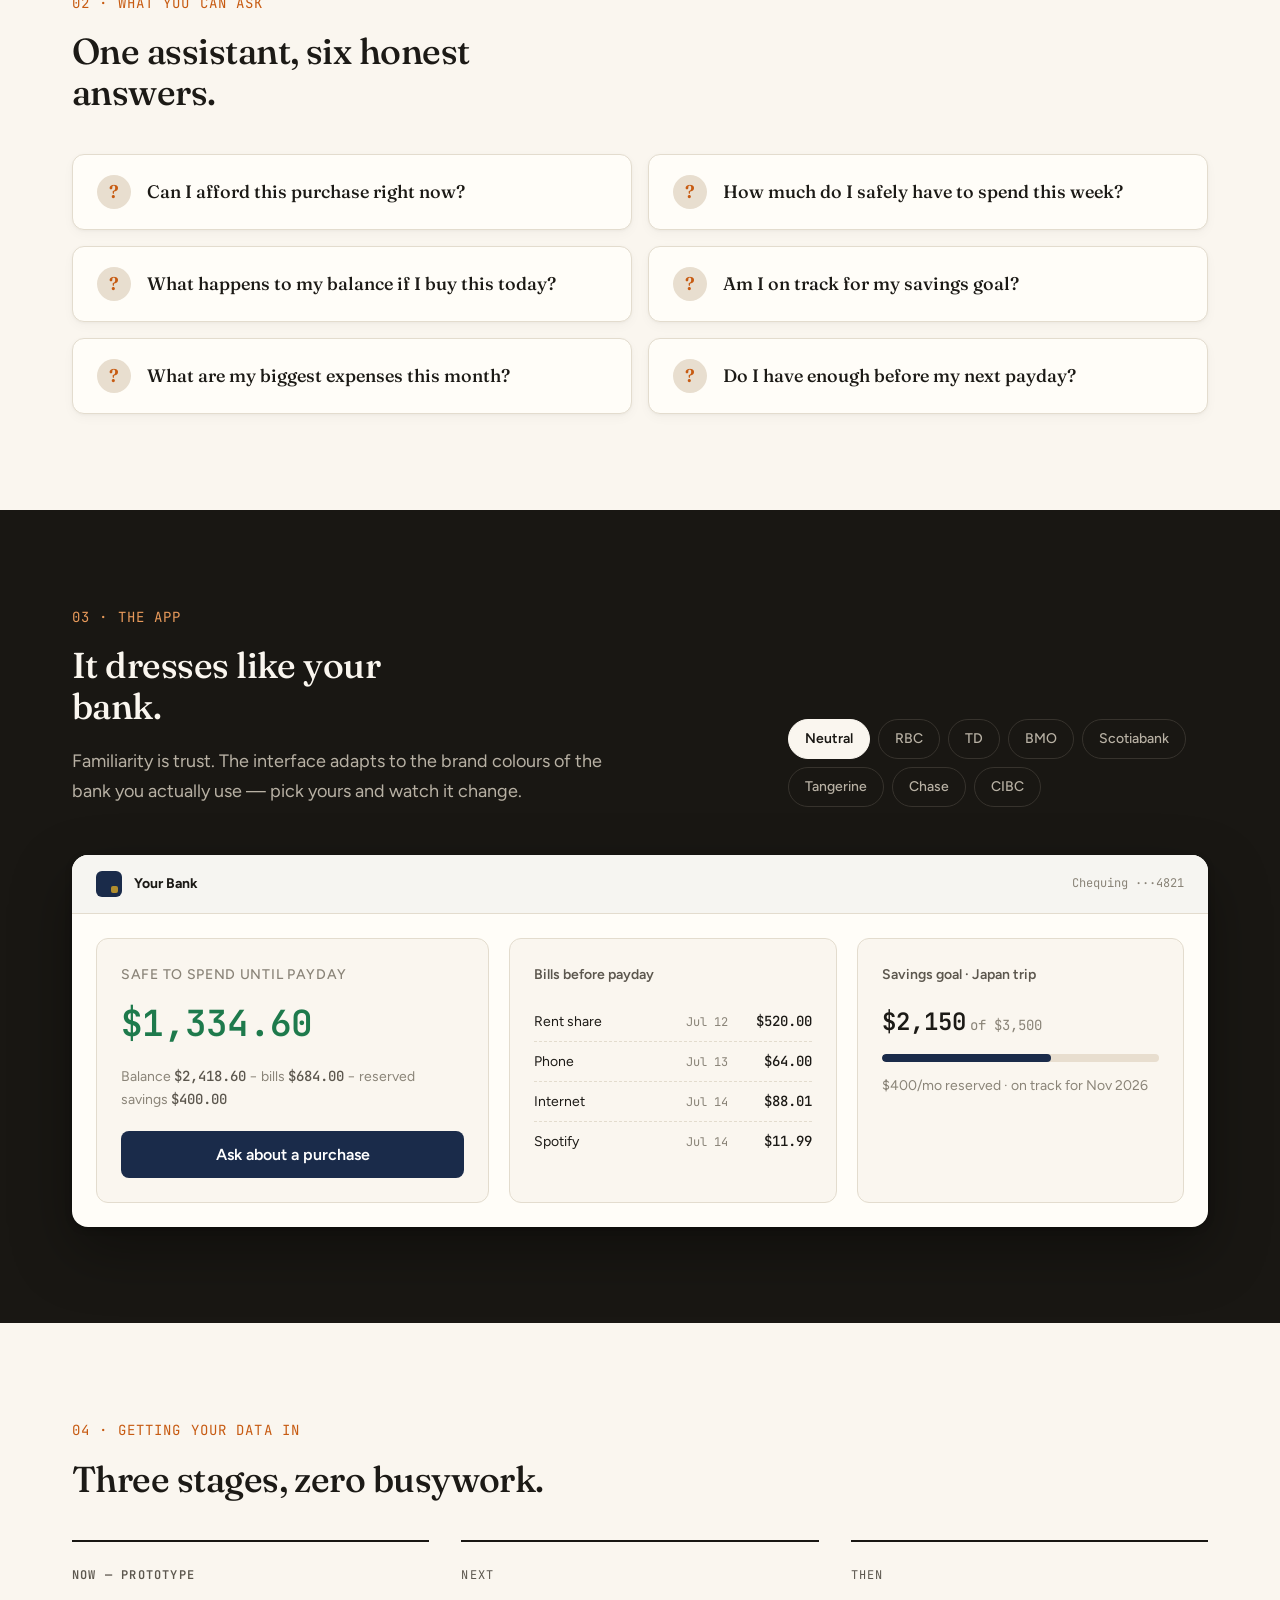
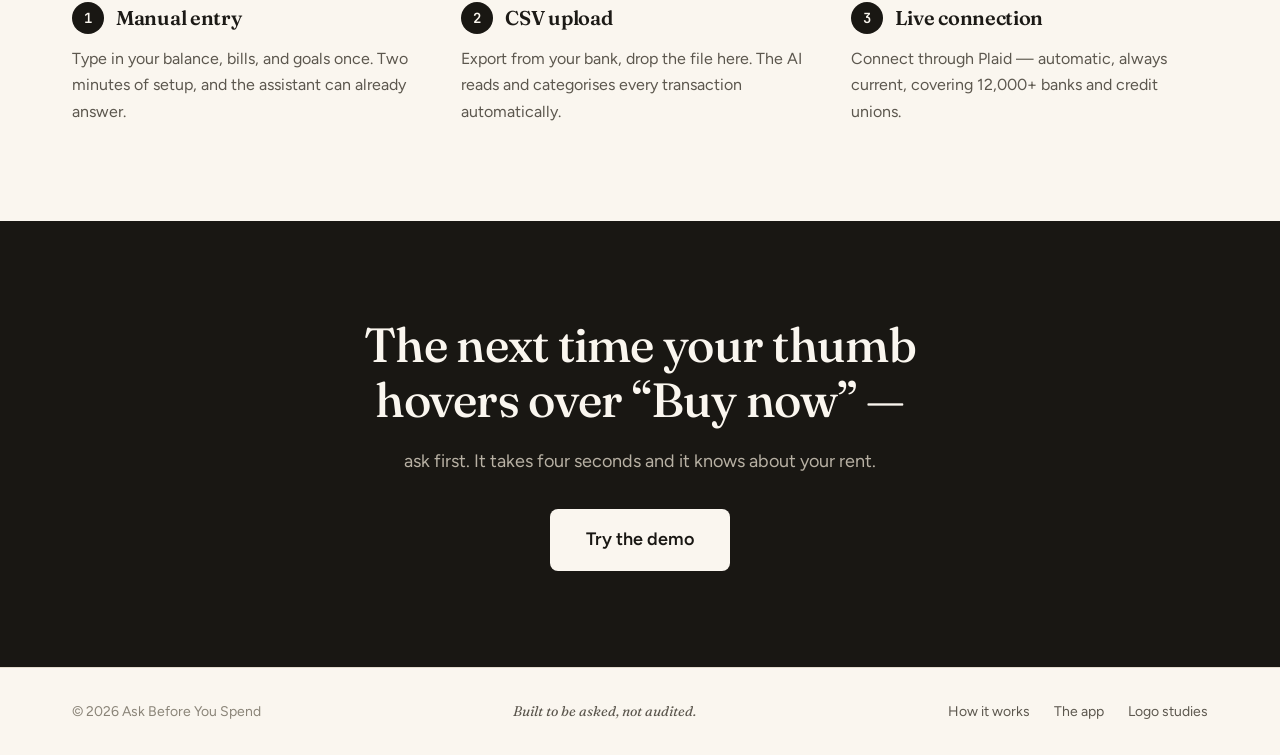
==== commit ca1c0fed: "Redesign hero with cinematic full-bleed photography; audit fixes - Hero: full-bleed misty-highlands " ====
--- a/index.html
+++ b/index.html
@@ -5,6 +5,10 @@
   <meta name="viewport" content="width=device-width, initial-scale=1.0">
   <title>Ask Before You Spend — Can I afford this?</title>
   <meta name="description" content="A personal finance assistant that answers one question — can I afford this? — before you spend, not after.">
+  <meta property="og:title" content="Ask Before You Spend">
+  <meta property="og:description" content="Can I afford this? Get a real answer — with the math shown — before the money leaves your account.">
+  <meta property="og:type" content="website">
+  <link rel="preload" as="image" href="https://images.unsplash.com/photo-1470071459604-3b5ec3a7fe05?auto=format&fit=crop&w=2000&q=70">
   <link rel="icon" href="data:image/svg+xml,%3Csvg xmlns='http://www.w3.org/2000/svg' viewBox='0 0 32 32'%3E%3Ccircle cx='16' cy='16' r='15' fill='%23191713'/%3E%3Ccircle cx='16' cy='16' r='10.5' fill='none' stroke='%23FAF6EF' stroke-opacity='0.4'/%3E%3Ctext x='16' y='22.5' font-family='Georgia,serif' font-size='17' font-weight='600' fill='%23E8A33D' text-anchor='middle'%3E%3F%3C/text%3E%3C/svg%3E">
   <link rel="preconnect" href="https://fonts.googleapis.com">
   <link rel="preconnect" href="https://fonts.gstatic.com" crossorigin>
@@ -29,7 +33,7 @@
         <a href="#questions">What you can ask</a>
         <a href="#app">The app</a>
         <a href="#roadmap">Roadmap</a>
-        <a class="nav-cta" href="#cta">Try the demo</a>
+        <a class="nav-cta" href="#demo">Try the demo</a>
       </nav>
       <button class="nav-toggle" id="navToggle" aria-expanded="false" aria-controls="siteNav" aria-label="Menu">
         <span></span><span></span>
@@ -37,20 +41,24 @@
     </div>
   </header>
 
-  <!-- ============ HERO ============ -->
+  <!-- ============ HERO — cinematic, full-bleed photo ============ -->
   <section class="hero" id="top">
-    <div class="container hero-grid">
-      <div class="hero-copy">
-        <p class="eyebrow reveal">◆&nbsp;&nbsp;Your money, consulted first</p>
-        <h1 class="reveal d1">Ask before<br>you spend.</h1>
-        <p class="hero-sub reveal d2">Most budgeting apps tell you what you already spent. This one answers the only question that matters — <em>can I afford this?</em> — before the money leaves your account.</p>
-        <div class="hero-actions reveal d3">
-          <a class="btn btn-light" href="#cta">Try the demo</a>
-          <a class="btn btn-ghost" href="#how">See how it thinks</a>
-        </div>
-      </div>
-
-      <!-- Live chat demo -->
+    <!-- photo + warm scrim live in their own layer so text stays legible -->
+    <div class="hero-bg" aria-hidden="true"></div>
+    <div class="container hero-inner">
+      <p class="eyebrow reveal">◆&nbsp;&nbsp;Your money, consulted first</p>
+      <h1 class="reveal d1">Ask before you spend.</h1>
+      <p class="hero-sub reveal d2">Most budgeting apps tell you what you already spent. This one answers the only question that matters — <em>can I afford this?</em> — before the money leaves your account.</p>
+      <div class="hero-actions reveal d3">
+        <a class="btn btn-light" href="#demo">Try the demo</a>
+        <a class="btn btn-ghost" href="#how">See how it thinks</a>
+      </div>
+    </div>
+  </section>
+
+  <!-- Live chat demo — overlaps the bottom of the hero photo -->
+  <div class="hero-demo" id="demo">
+    <div class="container">
       <div class="chat-panel reveal d2" id="chatPanel">
         <div class="chat-titlebar">
           <span class="chat-dot"></span>
@@ -67,7 +75,7 @@
         </div>
       </div>
     </div>
-  </section>
+  </div>
 
   <!-- ============ THE FLIP ============ -->
   <section class="section section-cream" id="how">
@@ -209,7 +217,7 @@
     <div class="container cta-inner">
       <h2>The next time your thumb<br>hovers over “Buy now” —</h2>
       <p class="lede lede-light">ask first. It takes four seconds and it knows about your rent.</p>
-      <a class="btn btn-light btn-lg" href="#top">Try the demo</a>
+      <a class="btn btn-light btn-lg" href="#demo">Try the demo</a>
     </div>
   </section>
 
--- a/css/styles.css
+++ b/css/styles.css
@@ -231,13 +231,29 @@
   .nav-toggle { display: none; }
 }
 
-/* ---------- hero ---------- */
+/* ---------- hero — cinematic full-bleed photo ---------- */
 .hero {
-  background: var(--ink);
+  background: var(--ink); /* shows while the photo loads, and if it ever fails */
   color: var(--text-on-ink);
-  padding: var(--space-16) 0 var(--space-20);
+  padding: var(--space-20) 0 calc(var(--space-24) + 120px);
   position: relative;
   overflow: hidden;
+  text-align: center;
+}
+/* the photograph, with a warm scrim that keeps headline contrast
+   and melts the bottom edge into ink so the chat panel can overlap */
+.hero-bg {
+  position: absolute;
+  inset: 0;
+  background-image:
+    linear-gradient(to bottom,
+      rgba(25, 23, 19, 0.62) 0%,
+      rgba(25, 23, 19, 0.30) 38%,
+      rgba(25, 23, 19, 0.55) 72%,
+      var(--ink) 100%),
+    url("https://images.unsplash.com/photo-1470071459604-3b5ec3a7fe05?auto=format&fit=crop&w=2000&q=70");
+  background-size: cover;
+  background-position: center 30%;
 }
 /* faint grain so the ink doesn't feel flat */
 .hero::after, .section-ink::after {
@@ -248,22 +264,25 @@
   opacity: 0.35;
   background-image: url("data:image/svg+xml,%3Csvg xmlns='http://www.w3.org/2000/svg' width='120' height='120'%3E%3Cfilter id='n'%3E%3CfeTurbulence type='fractalNoise' baseFrequency='0.9' numOctaves='2'/%3E%3CfeColorMatrix values='0 0 0 0 0 0 0 0 0 0 0 0 0 0 0 0 0 0 0.04 0'/%3E%3C/filter%3E%3Crect width='120' height='120' filter='url(%23n)'/%3E%3C/svg%3E");
 }
-.hero-grid {
+.hero-inner {
   position: relative;
   z-index: 1;
-  display: grid;
-  gap: var(--space-12);
+  max-width: 780px;
 }
 @media (min-width: 980px) {
-  .hero { padding: var(--space-24) 0; }
-  .hero-grid { grid-template-columns: 1.05fr 0.95fr; align-items: center; gap: var(--space-16); }
-}
-.hero h1 { color: var(--cream); margin-top: var(--space-5); }
+  .hero { padding: calc(var(--space-24) + var(--space-8)) 0 calc(var(--space-24) + 160px); }
+}
+.hero h1 {
+  color: var(--cream);
+  margin-top: var(--space-5);
+  text-shadow: 0 2px 24px rgba(25, 23, 19, 0.45);
+}
 .hero-sub {
   font-size: var(--text-lg);
-  color: var(--text-on-ink-dim);
-  max-width: 44ch;
-  margin-top: var(--space-6);
+  color: rgba(250, 246, 239, 0.88);
+  max-width: 52ch;
+  margin: var(--space-6) auto 0;
+  text-shadow: 0 1px 12px rgba(25, 23, 19, 0.5);
 }
 .hero-sub em {
   font-family: var(--font-display);
@@ -273,11 +292,28 @@
 .hero-actions {
   display: flex;
   flex-wrap: wrap;
+  justify-content: center;
   gap: var(--space-4);
   margin-top: var(--space-8);
 }
 @media (max-width: 479px) {
   .hero-actions .btn { width: 100%; text-align: center; }
+}
+
+/* the demo panel rides up over the hero's melted bottom edge */
+.hero-demo {
+  position: relative;
+  z-index: 2;
+  margin-top: -120px; /* pulls the panel up over the photo's melted edge */
+  scroll-margin-top: 88px;
+}
+.hero-demo .chat-panel {
+  max-width: 760px;
+  margin: 0 auto;
+  box-shadow: 0 2px 6px rgba(0,0,0,0.25), 0 32px 80px rgba(25,23,19,0.35);
+}
+@media (min-width: 980px) {
+  .hero-demo { margin-top: -160px; }
 }
 
 /* ---------- chat demo ---------- */
@@ -408,10 +444,13 @@
 @keyframes pulse { 50% { opacity: 0.25; transform: translateY(-2px); } }
 
 /* ---------- sections ---------- */
-.section { padding: var(--space-16) 0; position: relative; }
+.section {
+  padding: var(--space-16) 0;
+  position: relative;
+  scroll-margin-top: 64px; /* keeps anchored headings clear of the sticky header */
+}
 @media (min-width: 768px) { .section { padding: var(--space-24) 0; } }
 .section-tight { padding-top: 0; }
-@media (min-width: 768px) { .section-tight { padding-top: 0; } }
 .section-cream { background: var(--cream); }
 .section-ink {
   background: var(--ink);
@@ -537,7 +576,6 @@
   border-radius: 16px;
   overflow: hidden;
   box-shadow: 0 2px 6px rgba(0,0,0,0.25), 0 24px 60px rgba(0,0,0,0.35);
-  transition: --brand 0.3s;
 }
 .app-mock[data-bank="rbc"]       { --brand: #003168; --brand-accent: #FFBE00; }
 .app-mock[data-bank="td"]        { --brand: #00A650; --brand-accent: #1A1A1A; }
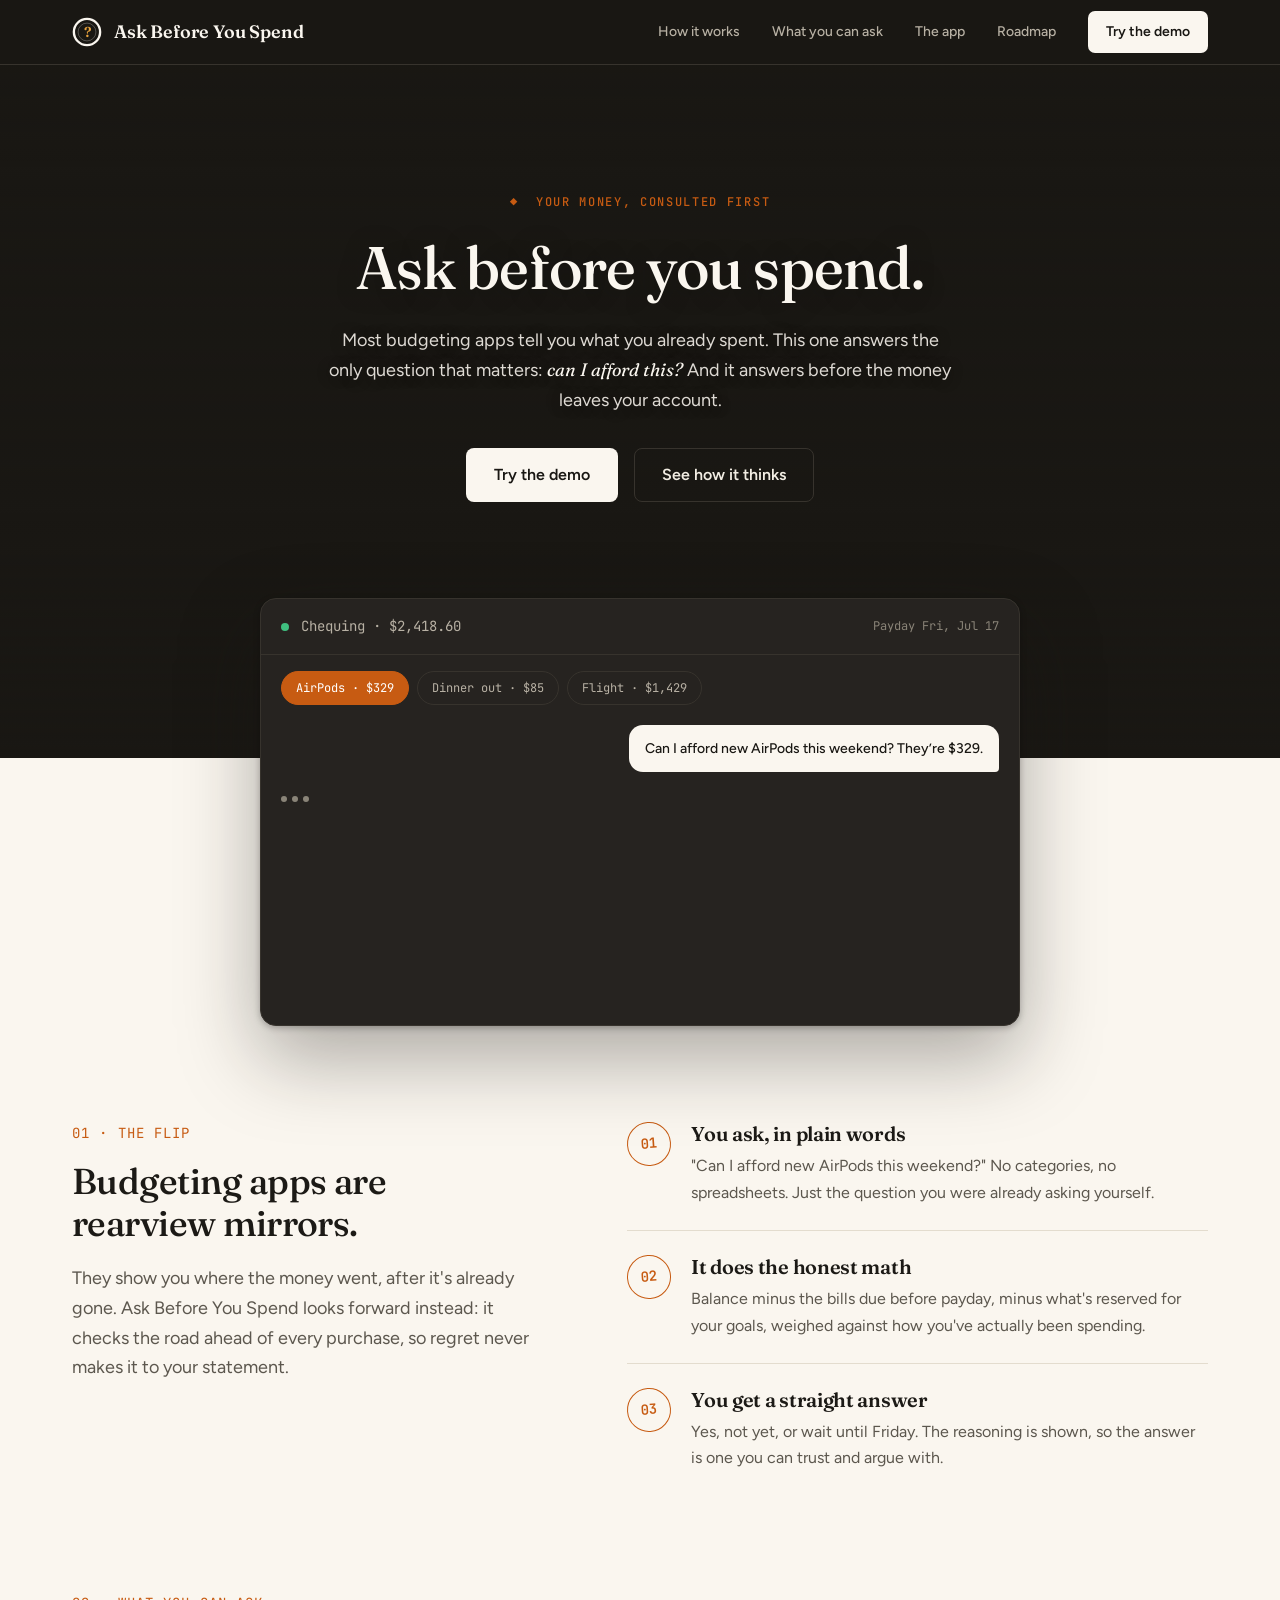
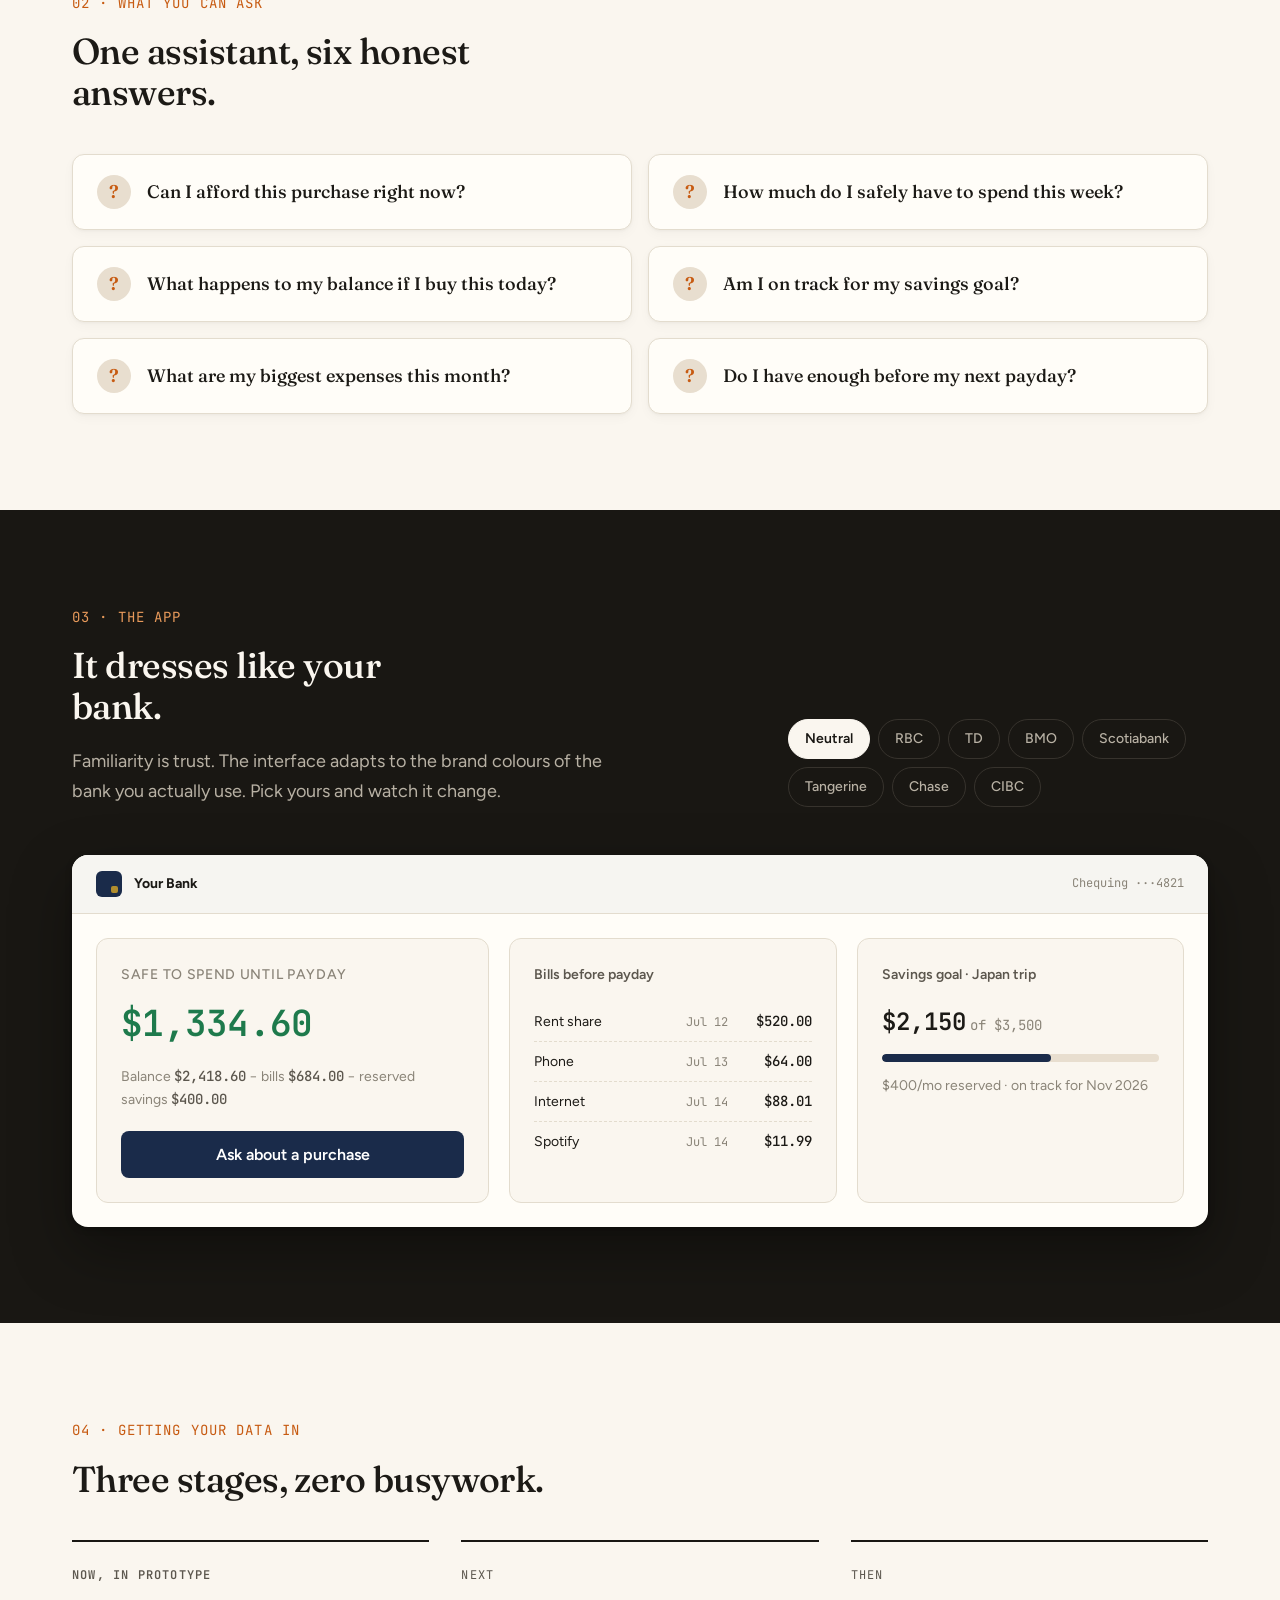
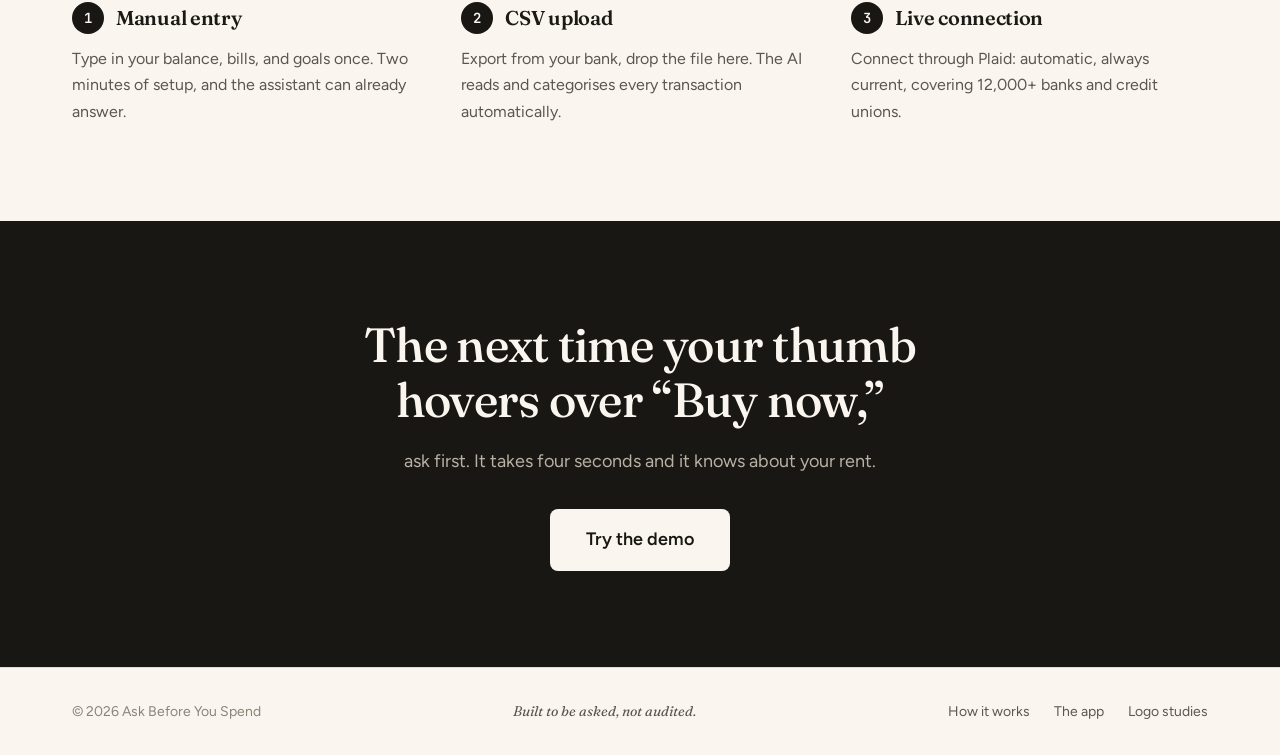
==== commit 13c9ef62: "Replace all em dashes with plain punctuation across site copy and comments" ====
--- a/index.html
+++ b/index.html
@@ -3,10 +3,10 @@
 <head>
   <meta charset="UTF-8">
   <meta name="viewport" content="width=device-width, initial-scale=1.0">
-  <title>Ask Before You Spend — Can I afford this?</title>
-  <meta name="description" content="A personal finance assistant that answers one question — can I afford this? — before you spend, not after.">
+  <title>Ask Before You Spend | Can I afford this?</title>
+  <meta name="description" content="A personal finance assistant that answers one question: can I afford this? Before you spend, not after.">
   <meta property="og:title" content="Ask Before You Spend">
-  <meta property="og:description" content="Can I afford this? Get a real answer — with the math shown — before the money leaves your account.">
+  <meta property="og:description" content="Can I afford this? Get a real answer, with the math shown, before the money leaves your account.">
   <meta property="og:type" content="website">
   <link rel="preload" as="image" href="https://images.unsplash.com/photo-1470071459604-3b5ec3a7fe05?auto=format&fit=crop&w=2000&q=70">
   <link rel="icon" href="data:image/svg+xml,%3Csvg xmlns='http://www.w3.org/2000/svg' viewBox='0 0 32 32'%3E%3Ccircle cx='16' cy='16' r='15' fill='%23191713'/%3E%3Ccircle cx='16' cy='16' r='10.5' fill='none' stroke='%23FAF6EF' stroke-opacity='0.4'/%3E%3Ctext x='16' y='22.5' font-family='Georgia,serif' font-size='17' font-weight='600' fill='%23E8A33D' text-anchor='middle'%3E%3F%3C/text%3E%3C/svg%3E">
@@ -20,7 +20,7 @@
   <!-- ============ HEADER ============ -->
   <header class="site-header">
     <div class="container header-inner">
-      <a class="brand" href="#top" aria-label="Ask Before You Spend — home">
+      <a class="brand" href="#top" aria-label="Ask Before You Spend home">
         <svg class="brand-mark" viewBox="0 0 32 32" aria-hidden="true">
           <circle cx="16" cy="16" r="14" fill="none" stroke="currentColor" stroke-width="2.5"/>
           <circle cx="16" cy="16" r="9.5" fill="none" stroke="currentColor" stroke-width="0.8" opacity="0.35"/>
@@ -41,14 +41,14 @@
     </div>
   </header>
 
-  <!-- ============ HERO — cinematic, full-bleed photo ============ -->
+  <!-- ============ HERO: cinematic, full-bleed photo ============ -->
   <section class="hero" id="top">
     <!-- photo + warm scrim live in their own layer so text stays legible -->
     <div class="hero-bg" aria-hidden="true"></div>
     <div class="container hero-inner">
       <p class="eyebrow reveal">◆&nbsp;&nbsp;Your money, consulted first</p>
       <h1 class="reveal d1">Ask before you spend.</h1>
-      <p class="hero-sub reveal d2">Most budgeting apps tell you what you already spent. This one answers the only question that matters — <em>can I afford this?</em> — before the money leaves your account.</p>
+      <p class="hero-sub reveal d2">Most budgeting apps tell you what you already spent. This one answers the only question that matters: <em>can I afford this?</em> And it answers before the money leaves your account.</p>
       <div class="hero-actions reveal d3">
         <a class="btn btn-light" href="#demo">Try the demo</a>
         <a class="btn btn-ghost" href="#how">See how it thinks</a>
@@ -56,7 +56,7 @@
     </div>
   </section>
 
-  <!-- Live chat demo — overlaps the bottom of the hero photo -->
+  <!-- Live chat demo, overlapping the bottom of the hero photo -->
   <div class="hero-demo" id="demo">
     <div class="container">
       <div class="chat-panel reveal d2" id="chatPanel">
@@ -83,14 +83,14 @@
       <div class="split-lead">
         <p class="kicker">01 · The flip</p>
         <h2>Budgeting apps are rearview mirrors.</h2>
-        <p class="lede">They show you where the money went — after it's gone. Ask Before You Spend looks forward instead: it checks the road ahead of every purchase, so regret never makes it to your statement.</p>
+        <p class="lede">They show you where the money went, after it's already gone. Ask Before You Spend looks forward instead: it checks the road ahead of every purchase, so regret never makes it to your statement.</p>
       </div>
       <ol class="num-list">
         <li class="reveal">
           <span class="num-badge">01</span>
           <div>
             <h3>You ask, in plain words</h3>
-            <p>"Can I afford new AirPods this weekend?" No categories, no spreadsheets — just the question you were already asking yourself.</p>
+            <p>"Can I afford new AirPods this weekend?" No categories, no spreadsheets. Just the question you were already asking yourself.</p>
           </div>
         </li>
         <li class="reveal d1">
@@ -104,7 +104,7 @@
           <span class="num-badge">03</span>
           <div>
             <h3>You get a straight answer</h3>
-            <p>Yes, not yet, or wait until Friday — with the reasoning shown, so the answer is one you can trust and argue with.</p>
+            <p>Yes, not yet, or wait until Friday. The reasoning is shown, so the answer is one you can trust and argue with.</p>
           </div>
         </li>
       </ol>
@@ -136,7 +136,7 @@
         <div>
           <p class="kicker kicker-light">03 · The app</p>
           <h2>It dresses like your bank.</h2>
-          <p class="lede lede-light">Familiarity is trust. The interface adapts to the brand colours of the bank you actually use — pick yours and watch it change.</p>
+          <p class="lede lede-light">Familiarity is trust. The interface adapts to the brand colours of the bank you actually use. Pick yours and watch it change.</p>
         </div>
         <div class="bank-switch" role="group" aria-label="Choose your bank theme">
           <button class="bank-chip is-active" data-bank="default">Neutral</button>
@@ -194,7 +194,7 @@
       </div>
       <div class="stages">
         <article class="stage reveal">
-          <p class="stage-tag stage-now">Now — prototype</p>
+          <p class="stage-tag stage-now">Now, in prototype</p>
           <h3><span class="stage-num">1</span>Manual entry</h3>
           <p>Type in your balance, bills, and goals once. Two minutes of setup, and the assistant can already answer.</p>
         </article>
@@ -206,7 +206,7 @@
         <article class="stage reveal d2">
           <p class="stage-tag">Then</p>
           <h3><span class="stage-num">3</span>Live connection</h3>
-          <p>Connect through Plaid — automatic, always current, covering 12,000+ banks and credit unions.</p>
+          <p>Connect through Plaid: automatic, always current, covering 12,000+ banks and credit unions.</p>
         </article>
       </div>
     </div>
@@ -215,7 +215,7 @@
   <!-- ============ CTA ============ -->
   <section class="section section-ink cta" id="cta">
     <div class="container cta-inner">
-      <h2>The next time your thumb<br>hovers over “Buy now” —</h2>
+      <h2>The next time your thumb<br>hovers over “Buy now,”</h2>
       <p class="lede lede-light">ask first. It takes four seconds and it knows about your rent.</p>
       <a class="btn btn-light btn-lg" href="#demo">Try the demo</a>
     </div>
--- a/css/styles.css
+++ b/css/styles.css
@@ -1,5 +1,5 @@
 /* ================================================================
-   ASK BEFORE YOU SPEND — design system
+   ASK BEFORE YOU SPEND: design system
    Editorial finance: cream + ink + one ember accent.
    Fraunces (display) · Figtree (body) · JetBrains Mono (money)
    ================================================================ */
@@ -10,7 +10,7 @@
   --ink-soft: #262320;
   --cream: #FAF6EF;
   --cream-raised: #F3EDE2;
-  --accent: #C75B12;          /* ember — the single brand accent */
+  --accent: #C75B12;          /* ember, the single brand accent */
   --accent-soft: #E8DECF;
   --text-primary: #1C1A16;
   --text-secondary: #5C574E;
@@ -231,7 +231,7 @@
   .nav-toggle { display: none; }
 }
 
-/* ---------- hero — cinematic full-bleed photo ---------- */
+/* ---------- hero: cinematic full-bleed photo ---------- */
 .hero {
   background: var(--ink); /* shows while the photo loads, and if it ever fails */
   color: var(--text-on-ink);
@@ -565,7 +565,7 @@
   font-weight: 600;
 }
 
-/* the mock app window — bank vars scoped here */
+/* the mock app window; bank vars scoped here */
 .app-mock {
   --brand: #1A2B4A;
   --brand-accent: #B08D2E;
@@ -583,7 +583,7 @@
 .app-mock[data-bank="scotia"]    { --brand: #EC111A; --brand-accent: #1A1A1A; }
 .app-mock[data-bank="tangerine"] { --brand: #FF6600; --brand-accent: #1A1A1A; }
 .app-mock[data-bank="chase"]     { --brand: #117ACA; --brand-accent: #1A1A1A; }
-.app-mock[data-bank="cibc"]      { --brand: #C41F3E; --brand-accent: #6E2585; } /* purple is CIBC brand — the one sanctioned exception */
+.app-mock[data-bank="cibc"]      { --brand: #C41F3E; --brand-accent: #6E2585; } /* purple is CIBC brand, the one sanctioned exception */
 
 .mock-topbar {
   display: flex;
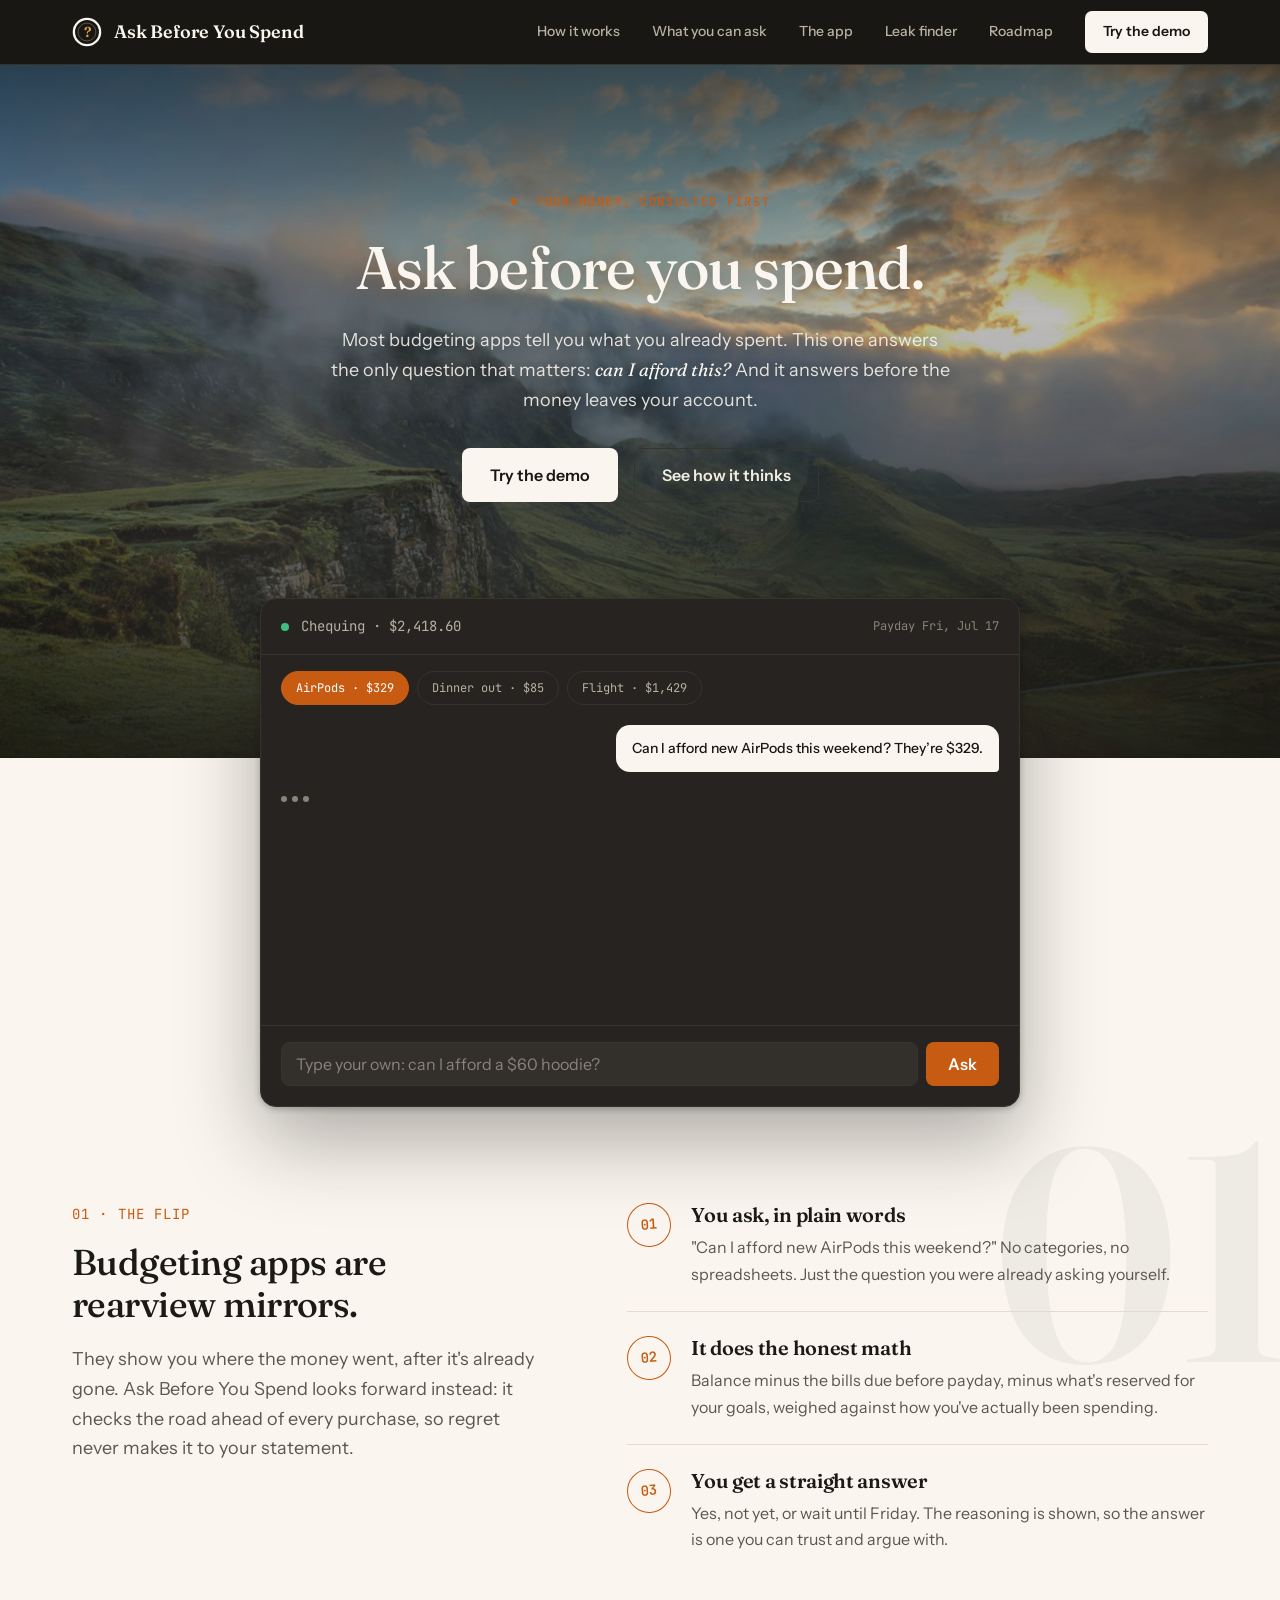
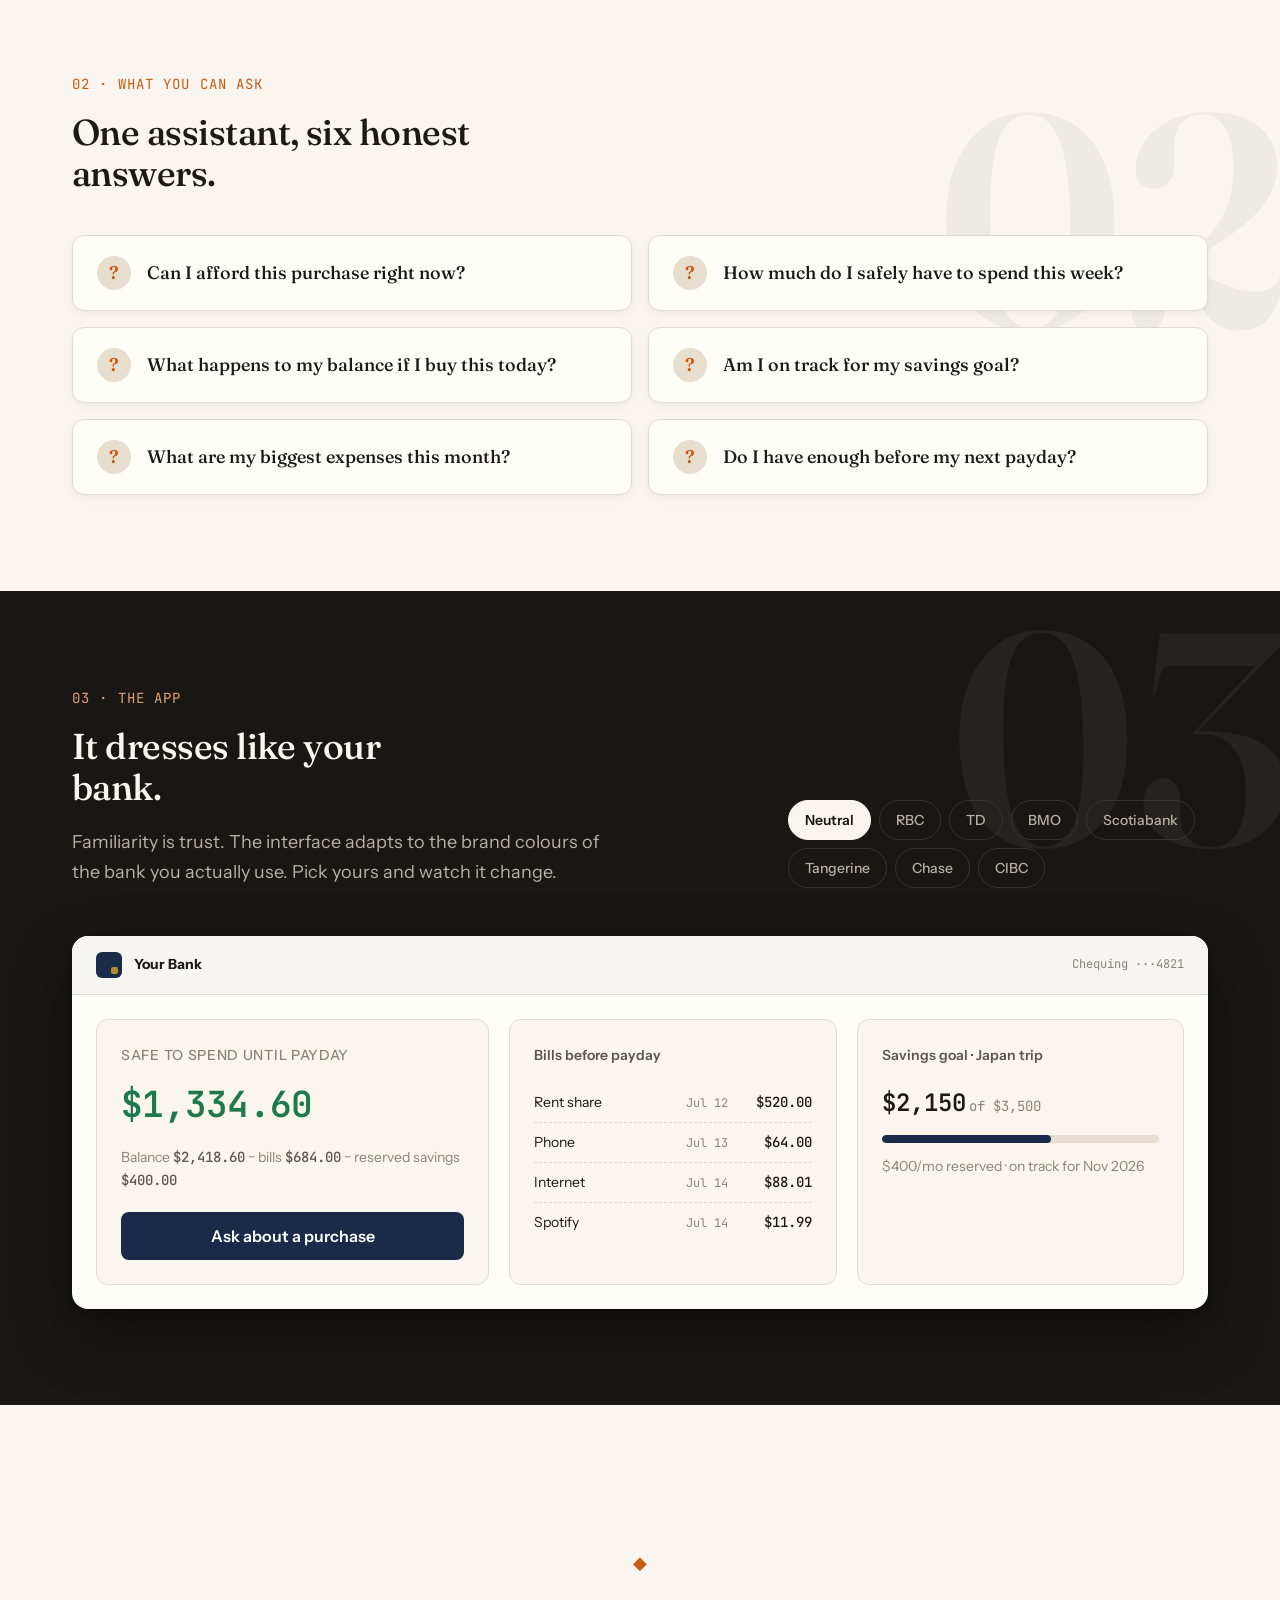
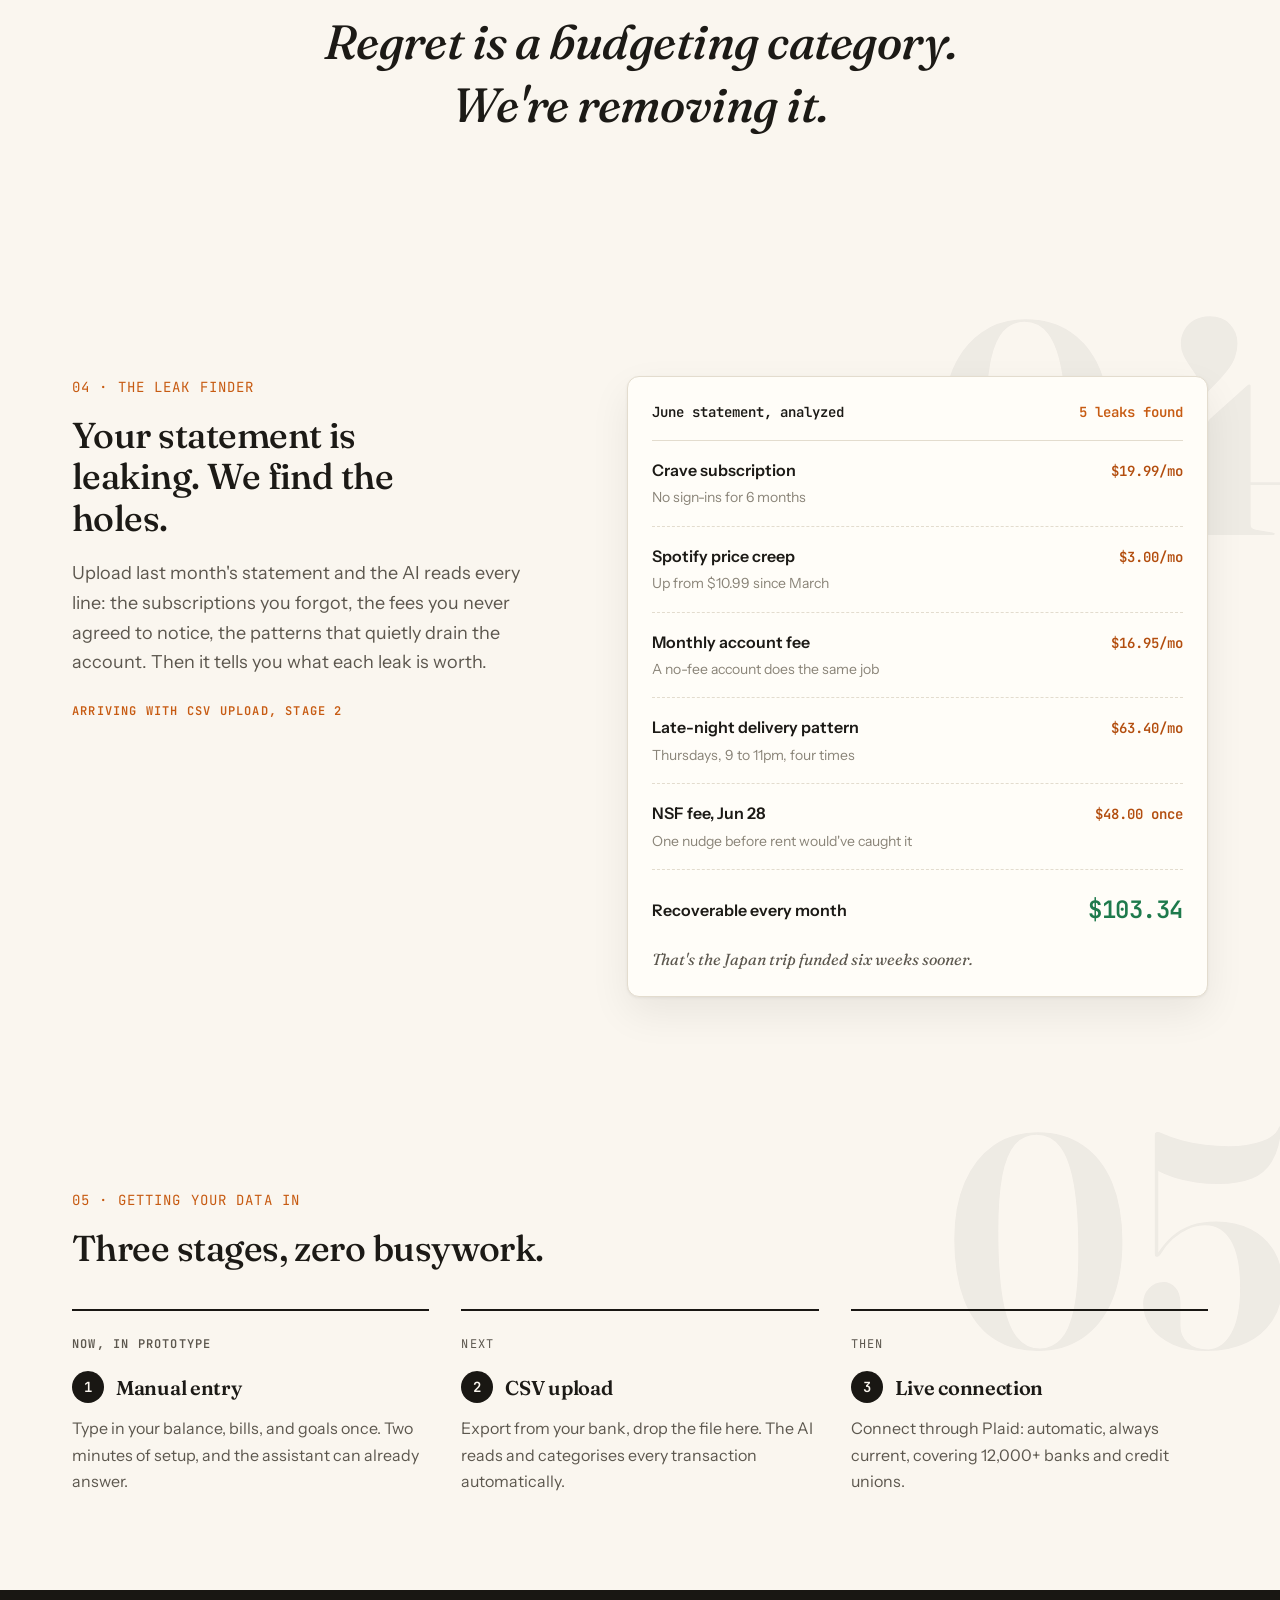
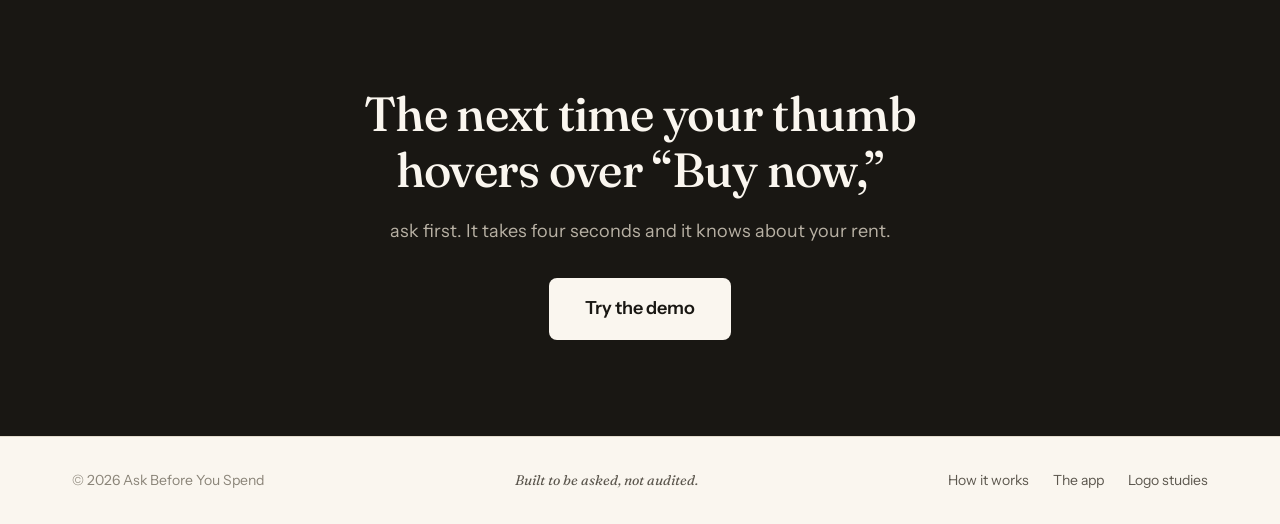
==== commit 6d614a77: "Major feature and design upgrade - Chat demo now accepts free-typed questions: parses the dollar   a" ====
--- a/index.html
+++ b/index.html
@@ -8,11 +8,12 @@
   <meta property="og:title" content="Ask Before You Spend">
   <meta property="og:description" content="Can I afford this? Get a real answer, with the math shown, before the money leaves your account.">
   <meta property="og:type" content="website">
-  <link rel="preload" as="image" href="https://images.unsplash.com/photo-1470071459604-3b5ec3a7fe05?auto=format&fit=crop&w=2000&q=70">
+  <meta property="og:image" content="https://raw.githubusercontent.com/iamBolu/SavingsApp/main/assets/og-image.jpg">
+  <link rel="preload" as="image" href="assets/hero-highlands.jpg">
   <link rel="icon" href="data:image/svg+xml,%3Csvg xmlns='http://www.w3.org/2000/svg' viewBox='0 0 32 32'%3E%3Ccircle cx='16' cy='16' r='15' fill='%23191713'/%3E%3Ccircle cx='16' cy='16' r='10.5' fill='none' stroke='%23FAF6EF' stroke-opacity='0.4'/%3E%3Ctext x='16' y='22.5' font-family='Georgia,serif' font-size='17' font-weight='600' fill='%23E8A33D' text-anchor='middle'%3E%3F%3C/text%3E%3C/svg%3E">
   <link rel="preconnect" href="https://fonts.googleapis.com">
   <link rel="preconnect" href="https://fonts.gstatic.com" crossorigin>
-  <link href="https://fonts.googleapis.com/css2?family=Fraunces:opsz,wght@9..144,400;9..144,500;9..144,600&family=Figtree:wght@400;500;600;700&family=JetBrains+Mono:wght@400;500;600&display=swap" rel="stylesheet">
+  <link href="https://fonts.googleapis.com/css2?family=Fraunces:opsz,wght@9..144,400;9..144,500;9..144,600&family=Instrument+Sans:wght@400;500;600;700&family=JetBrains+Mono:wght@400;500;600&display=swap" rel="stylesheet">
   <link rel="stylesheet" href="css/styles.css">
 </head>
 <body>
@@ -32,6 +33,7 @@
         <a href="#how">How it works</a>
         <a href="#questions">What you can ask</a>
         <a href="#app">The app</a>
+        <a href="#leaks">Leak finder</a>
         <a href="#roadmap">Roadmap</a>
         <a class="nav-cta" href="#demo">Try the demo</a>
       </nav>
@@ -45,6 +47,7 @@
   <section class="hero" id="top">
     <!-- photo + warm scrim live in their own layer so text stays legible -->
     <div class="hero-bg" aria-hidden="true"></div>
+    <div class="hero-mist" aria-hidden="true"></div>
     <div class="container hero-inner">
       <p class="eyebrow reveal">◆&nbsp;&nbsp;Your money, consulted first</p>
       <h1 class="reveal d1">Ask before you spend.</h1>
@@ -73,12 +76,18 @@
         <div class="chat-body" id="chatBody" aria-live="polite">
           <!-- messages injected by js -->
         </div>
+        <form class="ask-form" id="askForm" autocomplete="off">
+          <input class="ask-input" id="askInput" type="text" maxlength="90"
+                 placeholder="Type your own: can I afford a $60 hoodie?"
+                 aria-label="Ask your own affordability question">
+          <button class="btn ask-btn" type="submit">Ask</button>
+        </form>
       </div>
     </div>
   </div>
 
   <!-- ============ THE FLIP ============ -->
-  <section class="section section-cream" id="how">
+  <section class="section section-cream has-ghost" data-ghost="01" id="how">
     <div class="container split">
       <div class="split-lead">
         <p class="kicker">01 · The flip</p>
@@ -112,7 +121,7 @@
   </section>
 
   <!-- ============ WHAT YOU CAN ASK ============ -->
-  <section class="section section-cream section-tight" id="questions">
+  <section class="section section-cream section-tight has-ghost" data-ghost="02" id="questions">
     <div class="container">
       <div class="q-head">
         <p class="kicker">02 · What you can ask</p>
@@ -130,7 +139,7 @@
   </section>
 
   <!-- ============ APP + BANK THEMING ============ -->
-  <section class="section section-ink" id="app">
+  <section class="section section-ink has-ghost" data-ghost="03" id="app">
     <div class="container">
       <div class="app-head">
         <div>
@@ -185,11 +194,49 @@
     </div>
   </section>
 
+  <!-- ============ MANIFESTO ============ -->
+  <section class="manifesto section-cream" aria-label="Our belief">
+    <div class="container">
+      <p class="manifesto-mark reveal">◆</p>
+      <blockquote class="manifesto-quote reveal d1">Regret is a budgeting category.<br>We're removing it.</blockquote>
+    </div>
+  </section>
+
+  <!-- ============ LEAK FINDER ============ -->
+  <section class="section section-cream has-ghost" data-ghost="04" id="leaks">
+    <div class="container split">
+      <div class="split-lead">
+        <p class="kicker">04 · The leak finder</p>
+        <h2>Your statement is leaking. We find the holes.</h2>
+        <p class="lede">Upload last month's statement and the AI reads every line: the subscriptions you forgot, the fees you never agreed to notice, the patterns that quietly drain the account. Then it tells you what each leak is worth.</p>
+        <p class="stage-tag leak-stage">Arriving with CSV upload, stage 2</p>
+      </div>
+      <div class="leak-report reveal d1">
+        <div class="leak-report-head">
+          <span class="leak-title">June statement, analyzed</span>
+          <span class="leak-count">5 leaks found</span>
+        </div>
+        <ul class="leak-list">
+          <li><div><strong>Crave subscription</strong><span>No sign-ins for 6 months</span></div><span class="leak-amt">$19.99/mo</span></li>
+          <li><div><strong>Spotify price creep</strong><span>Up from $10.99 since March</span></div><span class="leak-amt">$3.00/mo</span></li>
+          <li><div><strong>Monthly account fee</strong><span>A no-fee account does the same job</span></div><span class="leak-amt">$16.95/mo</span></li>
+          <li><div><strong>Late-night delivery pattern</strong><span>Thursdays, 9 to 11pm, four times</span></div><span class="leak-amt">$63.40/mo</span></li>
+          <li><div><strong>NSF fee, Jun 28</strong><span>One nudge before rent would've caught it</span></div><span class="leak-amt">$48.00 once</span></li>
+        </ul>
+        <div class="leak-total">
+          <span>Recoverable every month</span>
+          <span class="leak-total-amt">$103.34</span>
+        </div>
+        <p class="leak-note">That's the Japan trip funded six weeks sooner.</p>
+      </div>
+    </div>
+  </section>
+
   <!-- ============ ROADMAP ============ -->
-  <section class="section section-cream" id="roadmap">
+  <section class="section section-cream has-ghost" data-ghost="05" id="roadmap">
     <div class="container">
       <div class="q-head">
-        <p class="kicker">04 · Getting your data in</p>
+        <p class="kicker">05 · Getting your data in</p>
         <h2>Three stages, zero busywork.</h2>
       </div>
       <div class="stages">
--- a/css/styles.css
+++ b/css/styles.css
@@ -44,7 +44,7 @@
 
   /* fonts */
   --font-display: "Fraunces", Georgia, serif;
-  --font-body: "Figtree", -apple-system, "Segoe UI", sans-serif;
+  --font-body: "Instrument Sans", -apple-system, "Segoe UI", sans-serif;
   --font-mono: "JetBrains Mono", "SF Mono", monospace;
 }
 
@@ -104,7 +104,7 @@
   color: var(--accent);
   margin-bottom: var(--space-4);
 }
-.kicker-light { color: #E89A5B; }
+.kicker-light { color: color-mix(in srgb, var(--accent) 55%, #FAF6EF); }
 
 .lede {
   font-size: var(--text-lg);
@@ -245,13 +245,15 @@
 .hero-bg {
   position: absolute;
   inset: 0;
+  transform: scale(1.12); /* headroom so parallax never shows edges */
+  will-change: transform;
   background-image:
     linear-gradient(to bottom,
       rgba(25, 23, 19, 0.62) 0%,
       rgba(25, 23, 19, 0.30) 38%,
       rgba(25, 23, 19, 0.55) 72%,
       var(--ink) 100%),
-    url("https://images.unsplash.com/photo-1470071459604-3b5ec3a7fe05?auto=format&fit=crop&w=2000&q=70");
+    url("../assets/hero-highlands.jpg");
   background-size: cover;
   background-position: center 30%;
 }
@@ -393,39 +395,76 @@
 }
 @keyframes blink { 50% { opacity: 0; } }
 
+/* the answer prints like a thermal receipt */
 .msg-ai {
   align-self: flex-start;
-  background: rgba(250, 246, 239, 0.05);
-  border: 1px solid var(--border-ink);
-  border-radius: 14px 14px 14px 4px;
-  padding: var(--space-4) var(--space-5);
+  background: #FFFDF8;
+  color: var(--text-primary);
+  border-radius: 3px 3px 0 0;
+  padding: var(--space-5) var(--space-5) var(--space-6);
   width: 100%;
+  position: relative;
+  box-shadow: 0 10px 30px rgba(0, 0, 0, 0.4);
+  margin-bottom: 10px;
+}
+.msg-ai::after {
+  /* perforated tear-off edge */
+  content: "";
+  position: absolute;
+  left: 0; right: 0; bottom: -7px;
+  height: 8px;
+  background: radial-gradient(circle at 7px -3px, transparent 6px, #FFFDF8 6.5px);
+  background-size: 14px 8px;
+  background-repeat: repeat-x;
+}
+.receipt-head {
+  font-family: var(--font-mono);
+  font-size: var(--text-xs);
+  letter-spacing: 0.14em;
+  text-transform: uppercase;
+  color: var(--text-muted);
+  text-align: center;
+  border-bottom: 1px dashed #D8CFBD;
+  padding-bottom: var(--space-3);
+  margin-bottom: var(--space-4);
 }
 .verdict {
-  font-family: var(--font-display);
-  font-size: var(--text-xl);
-  font-weight: 600;
-  margin-bottom: var(--space-3);
-}
-.verdict-yes { color: var(--success-bright); }
-.verdict-wait { color: #E8A33D; }
+  display: inline-block;
+  font-family: var(--font-body);
+  font-size: var(--text-base);
+  font-weight: 700;
+  text-transform: uppercase;
+  letter-spacing: 0.05em;
+  border: 2.5px solid currentColor;
+  border-radius: 6px;
+  padding: 4px 14px;
+  transform: rotate(-2.5deg);
+  margin-bottom: var(--space-4);
+  animation: stamp 0.3s cubic-bezier(0.2, 1.6, 0.5, 1) both;
+}
+@keyframes stamp {
+  from { opacity: 0; transform: rotate(-2.5deg) scale(1.6); }
+  to   { opacity: 1; transform: rotate(-2.5deg) scale(1); }
+}
+.verdict-yes { color: var(--success); }
+.verdict-wait { color: #A66A10; }
 .math-rows { list-style: none; margin: 0 0 var(--space-3); }
 .math-rows li {
   display: flex;
   justify-content: space-between;
   gap: var(--space-4);
   font-size: var(--text-sm);
-  color: var(--text-on-ink-dim);
+  color: var(--text-secondary);
   padding: 5px 0;
-  border-bottom: 1px dashed var(--border-ink);
+  border-bottom: 1px dashed #D8CFBD;
 }
 .math-rows li:last-child { border-bottom: none; }
-.math-rows .amt { font-family: var(--font-mono); color: var(--text-on-ink); white-space: nowrap; }
-.math-rows .row-total { font-weight: 600; }
-.math-rows .row-total .amt { color: var(--success-bright); }
-.math-rows .row-total .amt.amt-neg { color: #E8A33D; }
-.math-rows .amt-neg { color: #D98E6B; }
-.ai-note { font-size: var(--text-sm); color: var(--text-on-ink-dim); }
+.math-rows .amt { font-family: var(--font-mono); color: var(--text-primary); white-space: nowrap; }
+.math-rows .row-total { font-weight: 600; color: var(--text-primary); }
+.math-rows .row-total .amt { color: var(--success); }
+.math-rows .row-total .amt.amt-neg { color: #A66A10; }
+.math-rows .amt-neg { color: #B34E0F; }
+.ai-note { font-size: var(--text-sm); color: var(--text-secondary); }
 
 .msg-enter { animation: rise 0.45s ease both; }
 @keyframes rise {
@@ -773,8 +812,8 @@
 }
 
 /* ---------- reveals ---------- */
-.reveal { opacity: 0; transform: translateY(16px); transition: opacity 0.6s ease, transform 0.6s ease; }
-.reveal.in { opacity: 1; transform: none; }
+.js .reveal { opacity: 0; transform: translateY(16px); transition: opacity 0.6s ease, transform 0.6s ease; }
+.js .reveal.in { opacity: 1; transform: none; }
 .d1 { transition-delay: 0.12s; }
 .d2 { transition-delay: 0.24s; }
 .d3 { transition-delay: 0.36s; }
@@ -784,3 +823,188 @@
   .reveal { opacity: 1; transform: none; transition: none; }
   .msg-enter, .thinking span, .msg-user .caret { animation: none; }
 }
+
+/* ================================================================
+   ADDITIONS: mist, ask form, ghost numerals, manifesto,
+   leak finder, site-wide bank theming
+   ================================================================ */
+
+/* ---------- hero mist (parallax fog layer) ---------- */
+.hero-mist {
+  position: absolute;
+  inset: -20% -10%;
+  pointer-events: none;
+  background:
+    radial-gradient(42% 30% at 24% 62%, rgba(250, 246, 239, 0.13), transparent 70%),
+    radial-gradient(50% 34% at 76% 44%, rgba(250, 246, 239, 0.09), transparent 70%),
+    radial-gradient(60% 40% at 50% 82%, rgba(250, 246, 239, 0.07), transparent 70%);
+  filter: blur(26px);
+  animation: mist-drift 26s ease-in-out infinite alternate;
+  will-change: transform;
+}
+@keyframes mist-drift {
+  from { transform: translateY(var(--mist-y, 0px)) translateX(-2.5%); }
+  to   { transform: translateY(var(--mist-y, 0px)) translateX(2.5%); }
+}
+
+/* ---------- ask-your-own form ---------- */
+.ask-form {
+  display: flex;
+  gap: var(--space-2);
+  padding: var(--space-4) var(--space-5) var(--space-5);
+  border-top: 1px solid var(--border-ink);
+}
+.ask-input {
+  flex: 1;
+  min-width: 0;
+  background: rgba(250, 246, 239, 0.06);
+  border: 1px solid var(--border-ink);
+  border-radius: 8px;
+  padding: 11px 14px;
+  color: var(--text-on-ink);
+  font-family: var(--font-body);
+  font-size: var(--text-base); /* 16px stops iOS zoom-on-focus */
+  transition: border-color 0.15s ease;
+}
+.ask-input::placeholder { color: var(--text-muted); }
+.ask-input:focus {
+  outline: 2px solid var(--accent);
+  outline-offset: 0;
+  border-color: transparent;
+}
+.ask-btn {
+  background: var(--accent);
+  color: #fff;
+  padding: 11px 22px;
+  flex-shrink: 0;
+}
+.ask-btn:hover { background: color-mix(in srgb, var(--accent) 82%, black); }
+
+/* ---------- ghost numerals behind numbered sections ---------- */
+.has-ghost::before {
+  content: attr(data-ghost);
+  position: absolute;
+  top: var(--space-6);
+  right: -0.04em;
+  font-family: var(--font-display);
+  font-size: clamp(9rem, 24vw, 19rem);
+  font-weight: 600;
+  line-height: 0.8;
+  color: rgba(25, 23, 19, 0.05);
+  pointer-events: none;
+  user-select: none;
+}
+.section-ink.has-ghost::before { color: rgba(250, 246, 239, 0.05); }
+.has-ghost > .container { position: relative; z-index: 1; }
+
+/* ---------- manifesto ---------- */
+.manifesto {
+  padding: var(--space-24) 0;
+  text-align: center;
+}
+@media (min-width: 768px) { .manifesto { padding: calc(var(--space-24) + var(--space-12)) 0; } }
+.manifesto-mark {
+  color: var(--accent);
+  font-size: var(--text-lg);
+  margin-bottom: var(--space-8);
+}
+.manifesto-quote {
+  font-family: var(--font-display);
+  font-style: italic;
+  font-weight: 500;
+  font-size: clamp(1.75rem, 4.5vw, 3rem);
+  line-height: 1.3;
+  letter-spacing: -0.01em;
+  color: var(--text-primary);
+  max-width: 24ch;
+  margin: 0 auto;
+}
+
+/* ---------- leak finder report card ---------- */
+.leak-report {
+  background: #FFFDF8;
+  border: 1px solid var(--border);
+  border-radius: 12px;
+  padding: var(--space-6);
+  box-shadow: 0 1px 3px rgba(0,0,0,0.06), 0 16px 40px rgba(0,0,0,0.07);
+}
+.leak-report-head {
+  display: flex;
+  justify-content: space-between;
+  align-items: baseline;
+  gap: var(--space-4);
+  font-family: var(--font-mono);
+  font-size: var(--text-sm);
+  padding-bottom: var(--space-4);
+  border-bottom: 1px solid var(--border);
+}
+.leak-title { font-weight: 600; color: var(--text-primary); }
+.leak-count { color: var(--accent); font-weight: 600; white-space: nowrap; }
+.leak-list { list-style: none; }
+.leak-list li {
+  display: flex;
+  justify-content: space-between;
+  align-items: baseline;
+  gap: var(--space-4);
+  padding: var(--space-4) 0;
+  border-bottom: 1px dashed var(--border);
+}
+.leak-list strong {
+  display: block;
+  font-weight: 600;
+  color: var(--text-primary);
+}
+.leak-list li > div > span {
+  font-size: var(--text-sm);
+  color: var(--text-muted);
+}
+.leak-amt {
+  font-family: var(--font-mono);
+  font-weight: 600;
+  font-size: var(--text-sm);
+  color: #B34E0F;
+  white-space: nowrap;
+}
+.leak-total {
+  display: flex;
+  justify-content: space-between;
+  align-items: center;
+  gap: var(--space-4);
+  padding-top: var(--space-5);
+  font-weight: 600;
+}
+.leak-total-amt {
+  font-family: var(--font-mono);
+  font-size: var(--text-2xl);
+  color: var(--success);
+  letter-spacing: -0.02em;
+}
+.leak-note {
+  margin-top: var(--space-4);
+  font-family: var(--font-display);
+  font-style: italic;
+  color: var(--text-secondary);
+}
+.leak-stage {
+  margin-top: var(--space-6);
+  color: var(--accent);
+  font-weight: 600;
+}
+
+/* ---------- site-wide bank theming ----------
+   Picking a bank re-tints the whole site's accent, not just the
+   mockup. Values are each bank's primary brand color, chosen for
+   contrast on cream. */
+html[data-bank="rbc"]       { --accent: #003168; }
+html[data-bank="td"]        { --accent: #00843D; } /* TD green, darkened for cream contrast */
+html[data-bank="bmo"]       { --accent: #0079C1; }
+html[data-bank="scotia"]    { --accent: #D31118; }
+html[data-bank="tangerine"] { --accent: #E85D00; } /* Tangerine orange, darkened for contrast */
+html[data-bank="chase"]     { --accent: #117ACA; }
+html[data-bank="cibc"]      { --accent: #C41F3E; }
+
+@media (prefers-reduced-motion: reduce) {
+  .hero-mist { animation: none; }
+  .hero-bg, .hero-mist { transform: none !important; }
+  .verdict { animation: none; }
+}
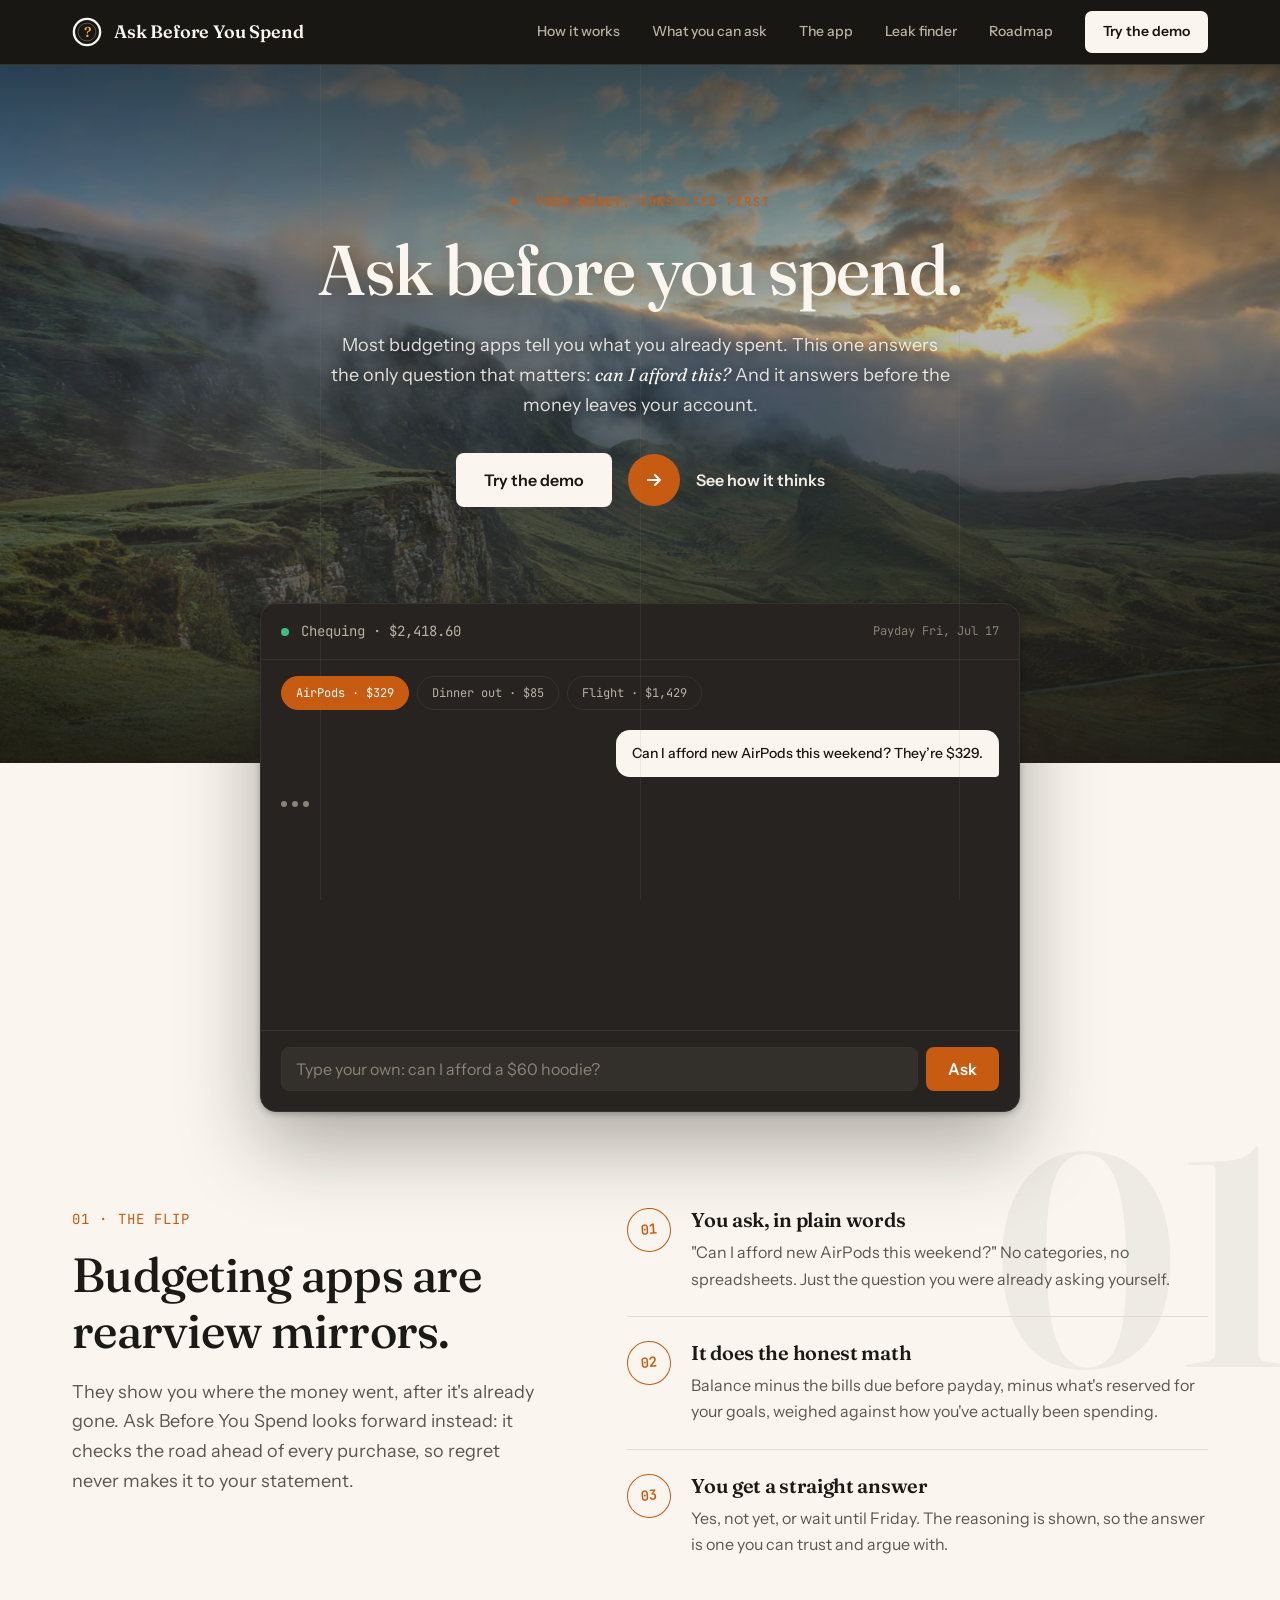
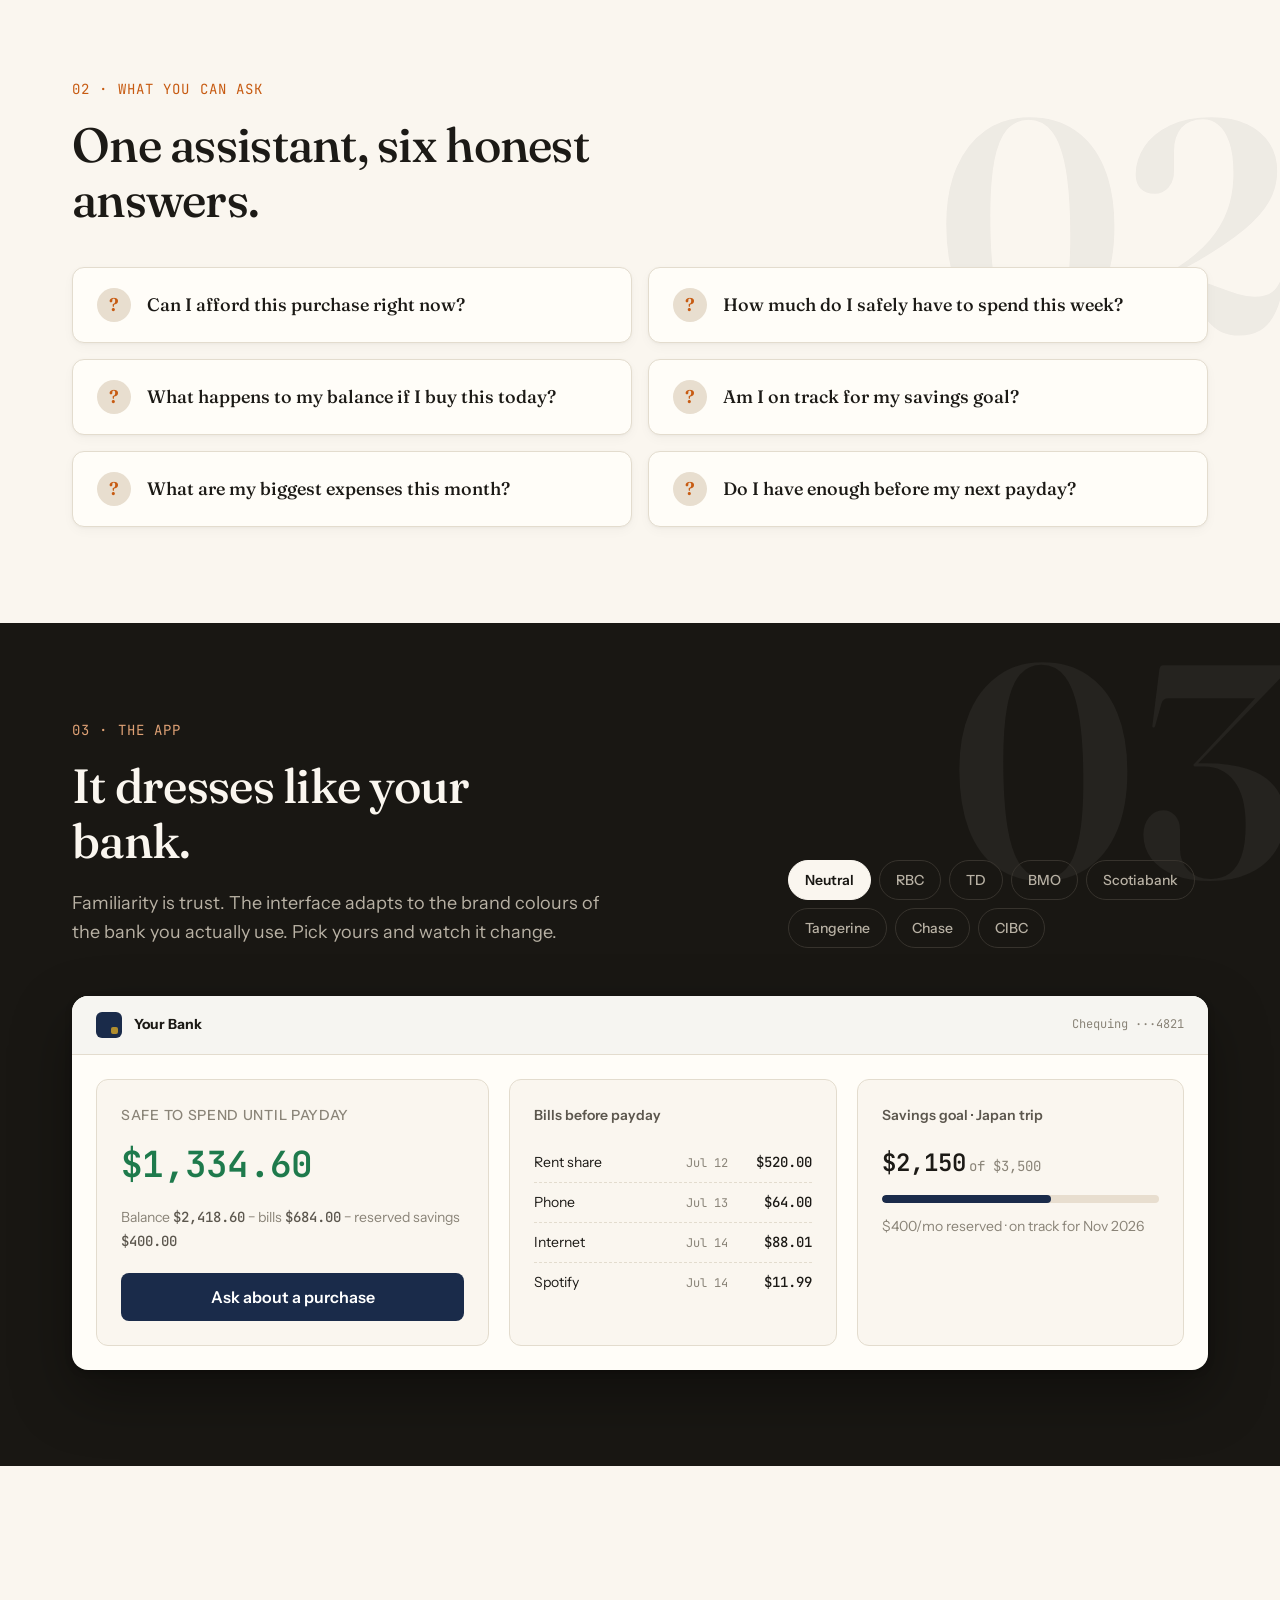
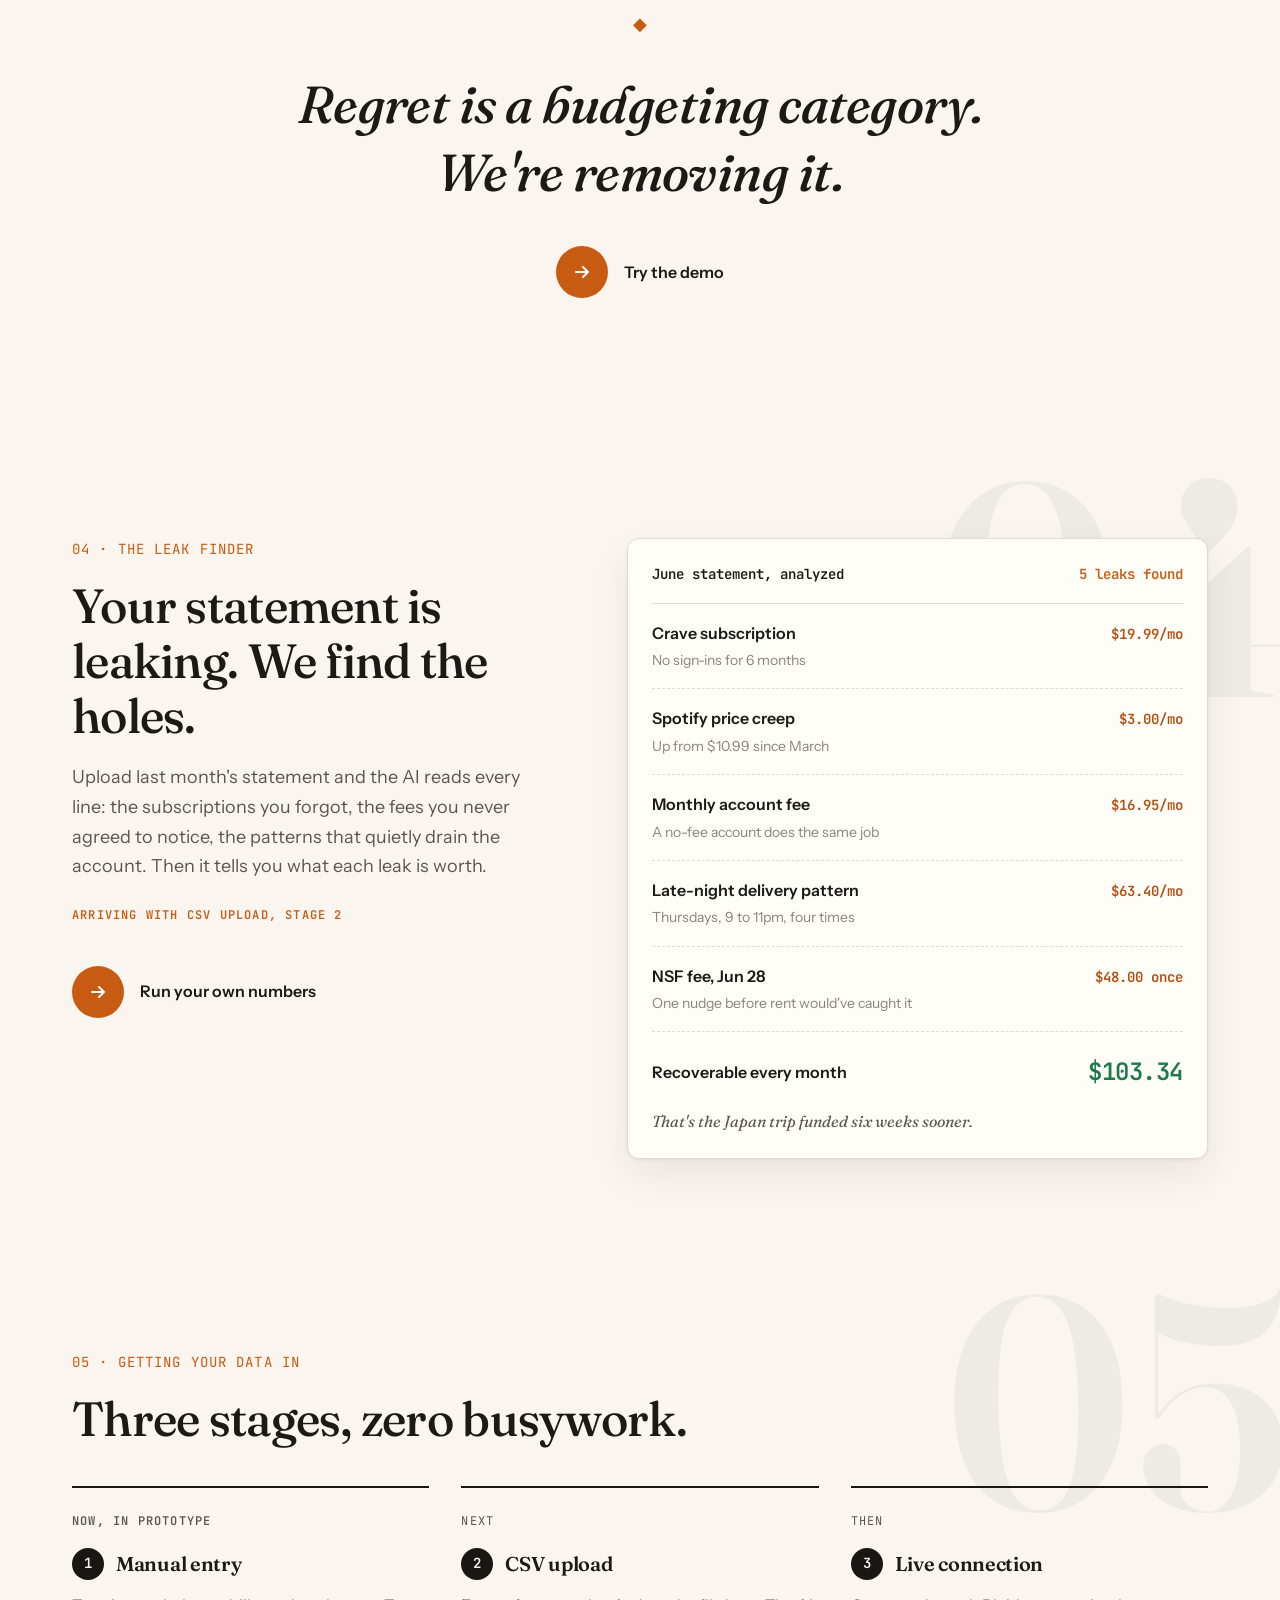
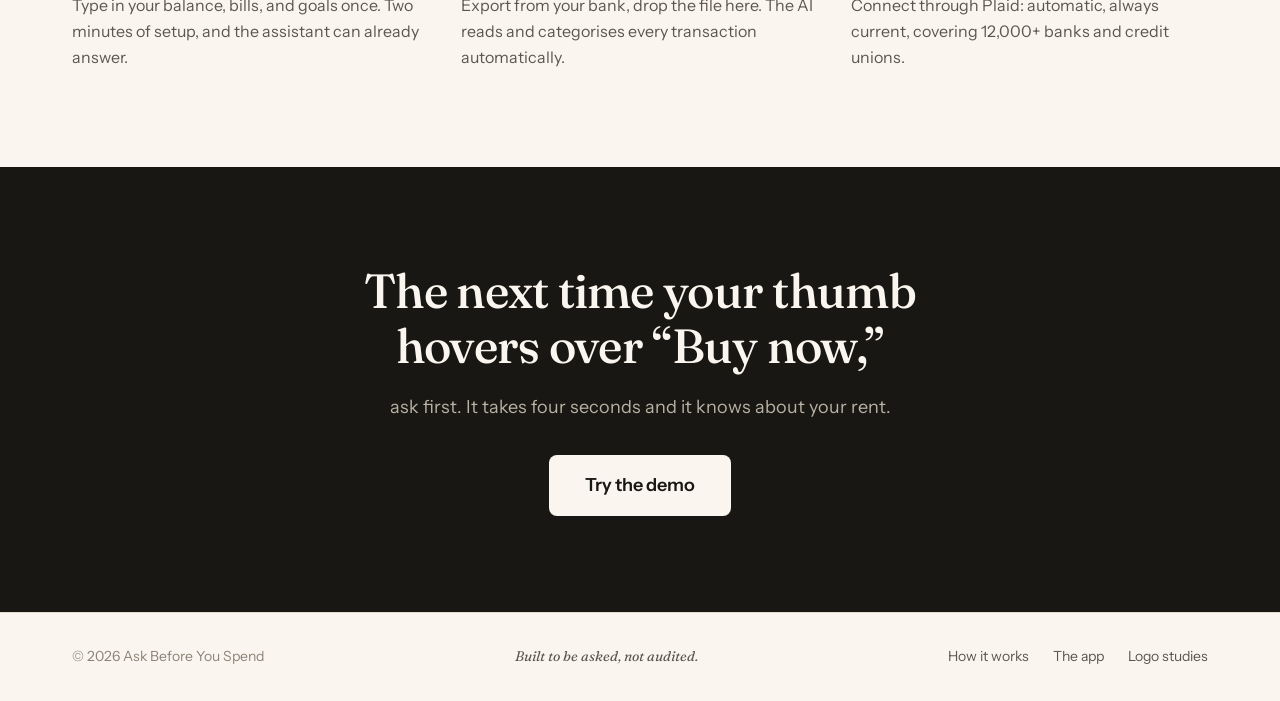
==== commit 505b4af5: "Editorial luxury layer inspired by premium agency sites - Fixed vertical side rail (wide desktop): b" ====
--- a/index.html
+++ b/index.html
@@ -17,6 +17,20 @@
   <link rel="stylesheet" href="css/styles.css">
 </head>
 <body>
+
+  <!-- fixed editorial furniture: vertical brand rail with live clock,
+       and faint full-height gridlines (desktop only) -->
+  <aside class="side-rail" aria-hidden="true">
+    <div class="rail-brand">
+      <span>Ask Before You Spend</span>
+      <span class="rail-dim">Personal finance</span>
+    </div>
+    <div class="rail-clock">
+      <span id="railDate"></span>
+      <span class="rail-dim" id="railTime"></span>
+    </div>
+  </aside>
+  <div class="gridlines" aria-hidden="true"></div>
 
   <!-- ============ HEADER ============ -->
   <header class="site-header">
@@ -54,7 +68,10 @@
       <p class="hero-sub reveal d2">Most budgeting apps tell you what you already spent. This one answers the only question that matters: <em>can I afford this?</em> And it answers before the money leaves your account.</p>
       <div class="hero-actions reveal d3">
         <a class="btn btn-light" href="#demo">Try the demo</a>
-        <a class="btn btn-ghost" href="#how">See how it thinks</a>
+        <a class="cta-circle" href="#how">
+          <span class="circle"><svg viewBox="0 0 20 20" fill="none" aria-hidden="true"><path d="M4 10h12m0 0l-5-5m5 5l-5 5" stroke="currentColor" stroke-width="2" stroke-linecap="round" stroke-linejoin="round"/></svg></span>
+          <span>See how it thinks</span>
+        </a>
       </div>
     </div>
   </section>
@@ -199,6 +216,10 @@
     <div class="container">
       <p class="manifesto-mark reveal">◆</p>
       <blockquote class="manifesto-quote reveal d1">Regret is a budgeting category.<br>We're removing it.</blockquote>
+      <a class="cta-circle cta-circle-dark reveal d2" href="#demo">
+        <span class="circle"><svg viewBox="0 0 20 20" fill="none" aria-hidden="true"><path d="M4 10h12m0 0l-5-5m5 5l-5 5" stroke="currentColor" stroke-width="2" stroke-linecap="round" stroke-linejoin="round"/></svg></span>
+        <span>Try the demo</span>
+      </a>
     </div>
   </section>
 
@@ -210,6 +231,10 @@
         <h2>Your statement is leaking. We find the holes.</h2>
         <p class="lede">Upload last month's statement and the AI reads every line: the subscriptions you forgot, the fees you never agreed to notice, the patterns that quietly drain the account. Then it tells you what each leak is worth.</p>
         <p class="stage-tag leak-stage">Arriving with CSV upload, stage 2</p>
+        <a class="cta-circle cta-circle-dark leak-cta" href="#demo">
+          <span class="circle"><svg viewBox="0 0 20 20" fill="none" aria-hidden="true"><path d="M4 10h12m0 0l-5-5m5 5l-5 5" stroke="currentColor" stroke-width="2" stroke-linecap="round" stroke-linejoin="round"/></svg></span>
+          <span>Run your own numbers</span>
+        </a>
       </div>
       <div class="leak-report reveal d1">
         <div class="leak-report-head">
--- a/css/styles.css
+++ b/css/styles.css
@@ -1,7 +1,7 @@
 /* ================================================================
    ASK BEFORE YOU SPEND: design system
    Editorial finance: cream + ink + one ember accent.
-   Fraunces (display) · Figtree (body) · JetBrains Mono (money)
+   Fraunces (display) · Instrument Sans (body) · JetBrains Mono (money)
    ================================================================ */
 
 :root {
@@ -896,6 +896,7 @@
 }
 .section-ink.has-ghost::before { color: rgba(250, 246, 239, 0.05); }
 .has-ghost > .container { position: relative; z-index: 1; }
+.has-ghost { overflow-x: clip; } /* the numeral bleeds off-edge without causing scroll */
 
 /* ---------- manifesto ---------- */
 .manifesto {
@@ -1008,3 +1009,102 @@
   .hero-bg, .hero-mist { transform: none !important; }
   .verdict { animation: none; }
 }
+
+/* ================================================================
+   EDITORIAL LUXURY LAYER: side rail, gridlines, circle CTAs,
+   larger display scale
+   ================================================================ */
+
+/* ---------- fixed vertical brand rail (wide desktop only) ---------- */
+.side-rail {
+  display: none;
+  position: fixed;
+  top: 0;
+  bottom: 0;
+  left: 0;
+  width: 64px;
+  z-index: 55;
+  pointer-events: none;
+  /* one mid-tone reads acceptably on both cream and ink sections */
+  color: #8A8478;
+}
+@media (min-width: 1360px) {
+  .side-rail {
+    display: flex;
+    flex-direction: column;
+    justify-content: space-between;
+    align-items: center;
+    padding: 96px 0 40px;
+  }
+}
+.rail-brand, .rail-clock {
+  writing-mode: vertical-rl;
+  transform: rotate(180deg);
+  display: flex;
+  gap: 10px;
+  font-family: var(--font-mono);
+  font-size: 10.5px;
+  font-weight: 500;
+  letter-spacing: 0.14em;
+  text-transform: uppercase;
+  white-space: nowrap;
+}
+.rail-dim { opacity: 0.55; }
+
+/* ---------- faint architectural gridlines ---------- */
+.gridlines {
+  position: fixed;
+  inset: 0;
+  z-index: 40; /* under the sticky header (50), over section backgrounds */
+  pointer-events: none;
+  background-image:
+    linear-gradient(to right, rgba(138, 132, 120, 0.13) 1px, transparent 1px),
+    linear-gradient(to right, rgba(138, 132, 120, 0.13) 1px, transparent 1px),
+    linear-gradient(to right, rgba(138, 132, 120, 0.13) 1px, transparent 1px);
+  background-size: 1px 100%, 1px 100%, 1px 100%;
+  background-position: 25% 0, 50% 0, 75% 0;
+  background-repeat: no-repeat;
+}
+@media (max-width: 899px) { .gridlines { display: none; } }
+
+/* ---------- circle-arrow CTA ---------- */
+.cta-circle {
+  display: inline-flex;
+  align-items: center;
+  gap: var(--space-4);
+  text-decoration: none;
+  font-weight: 600;
+  font-size: var(--text-base);
+  color: inherit;
+}
+.cta-circle .circle {
+  width: 52px;
+  height: 52px;
+  flex-shrink: 0;
+  border-radius: 50%;
+  background: var(--accent);
+  color: #fff;
+  display: grid;
+  place-items: center;
+  transition: transform 0.25s cubic-bezier(0.2, 0.8, 0.3, 1.2), background 0.2s ease;
+}
+.cta-circle .circle svg { width: 20px; height: 20px; transition: transform 0.25s ease; }
+.cta-circle:hover .circle {
+  transform: scale(1.12);
+  background: color-mix(in srgb, var(--accent) 82%, black);
+}
+.cta-circle:hover .circle svg { transform: translateX(2px); }
+.cta-circle-dark { color: var(--text-primary); }
+.leak-cta { margin-top: var(--space-6); }
+.manifesto .cta-circle { margin-top: var(--space-10); }
+
+/* ---------- larger cinematic display scale on wide screens ---------- */
+@media (min-width: 1100px) {
+  .hero h1 {
+    font-size: clamp(4.25rem, 5.5vw, 5.25rem);
+    letter-spacing: -0.02em;
+    line-height: 1.05;
+  }
+  h2 { font-size: var(--text-5xl); }
+  .manifesto-quote { font-size: 3.25rem; }
+}
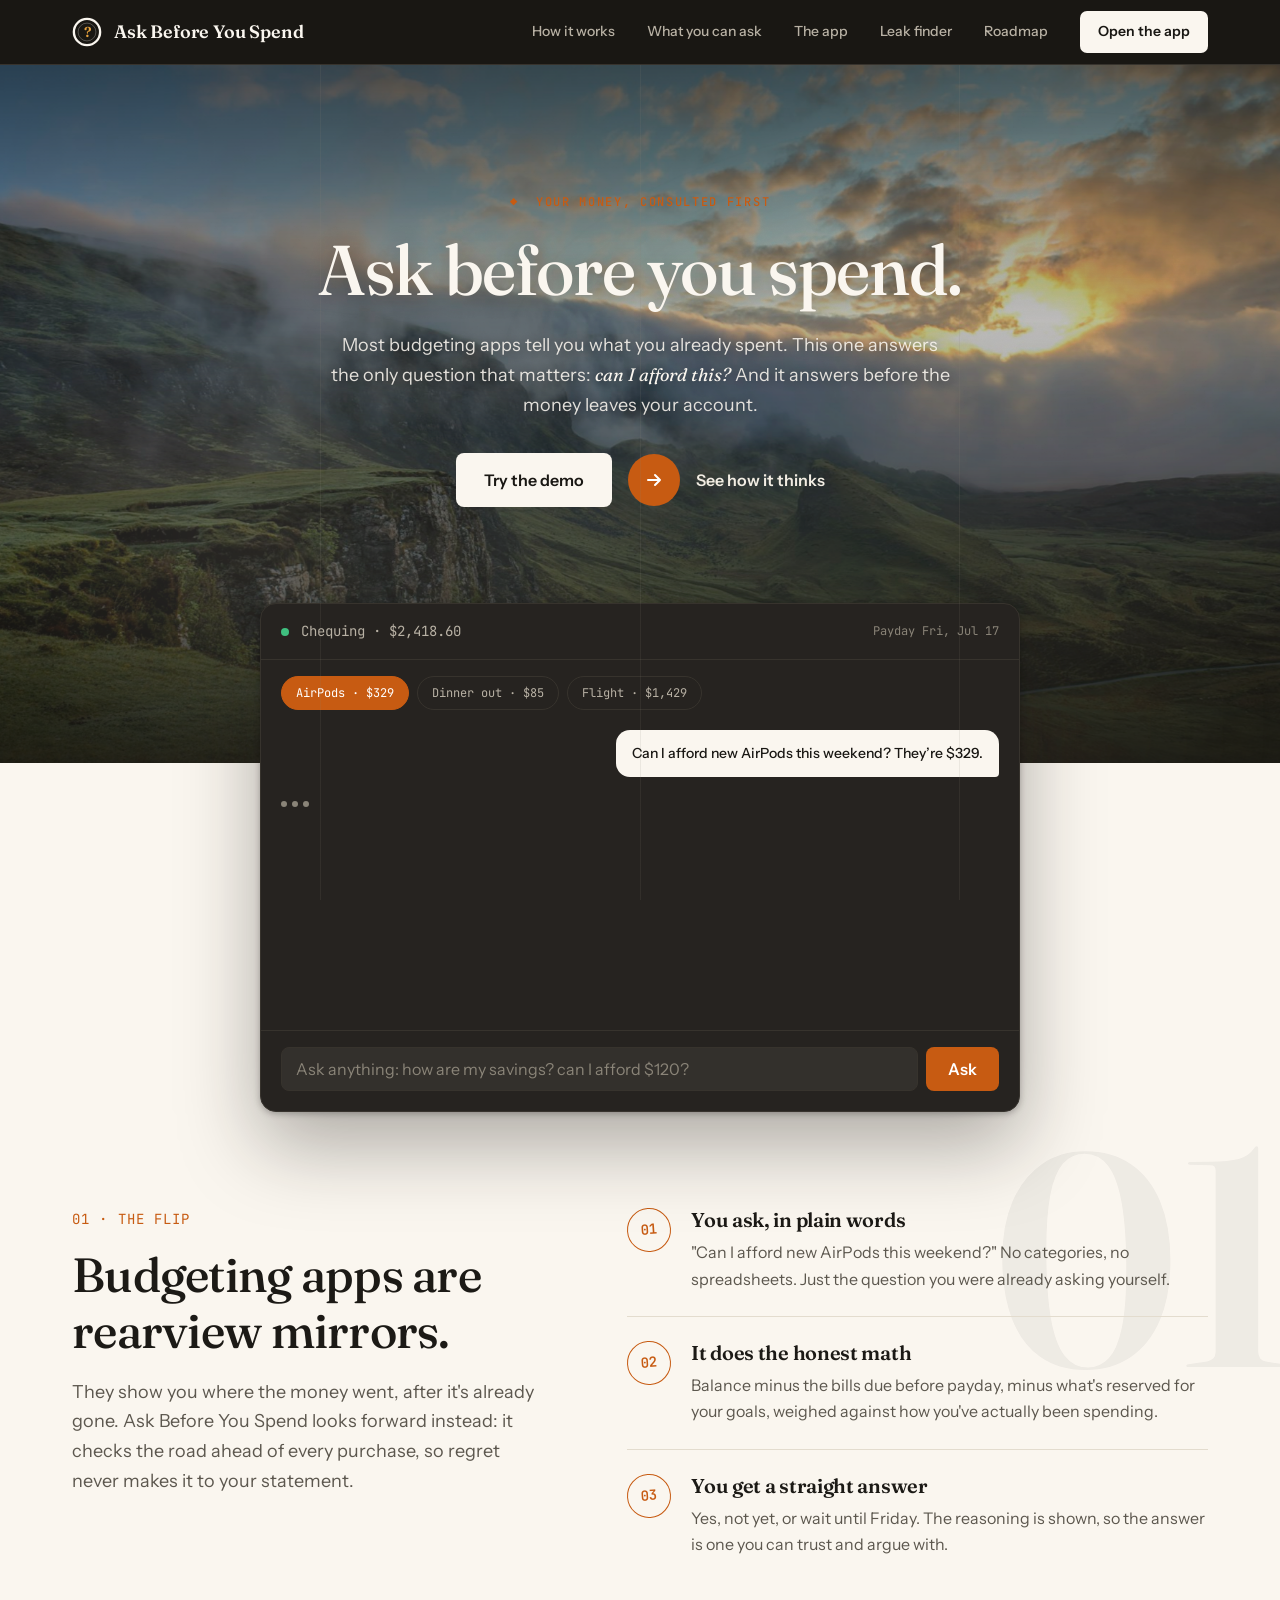
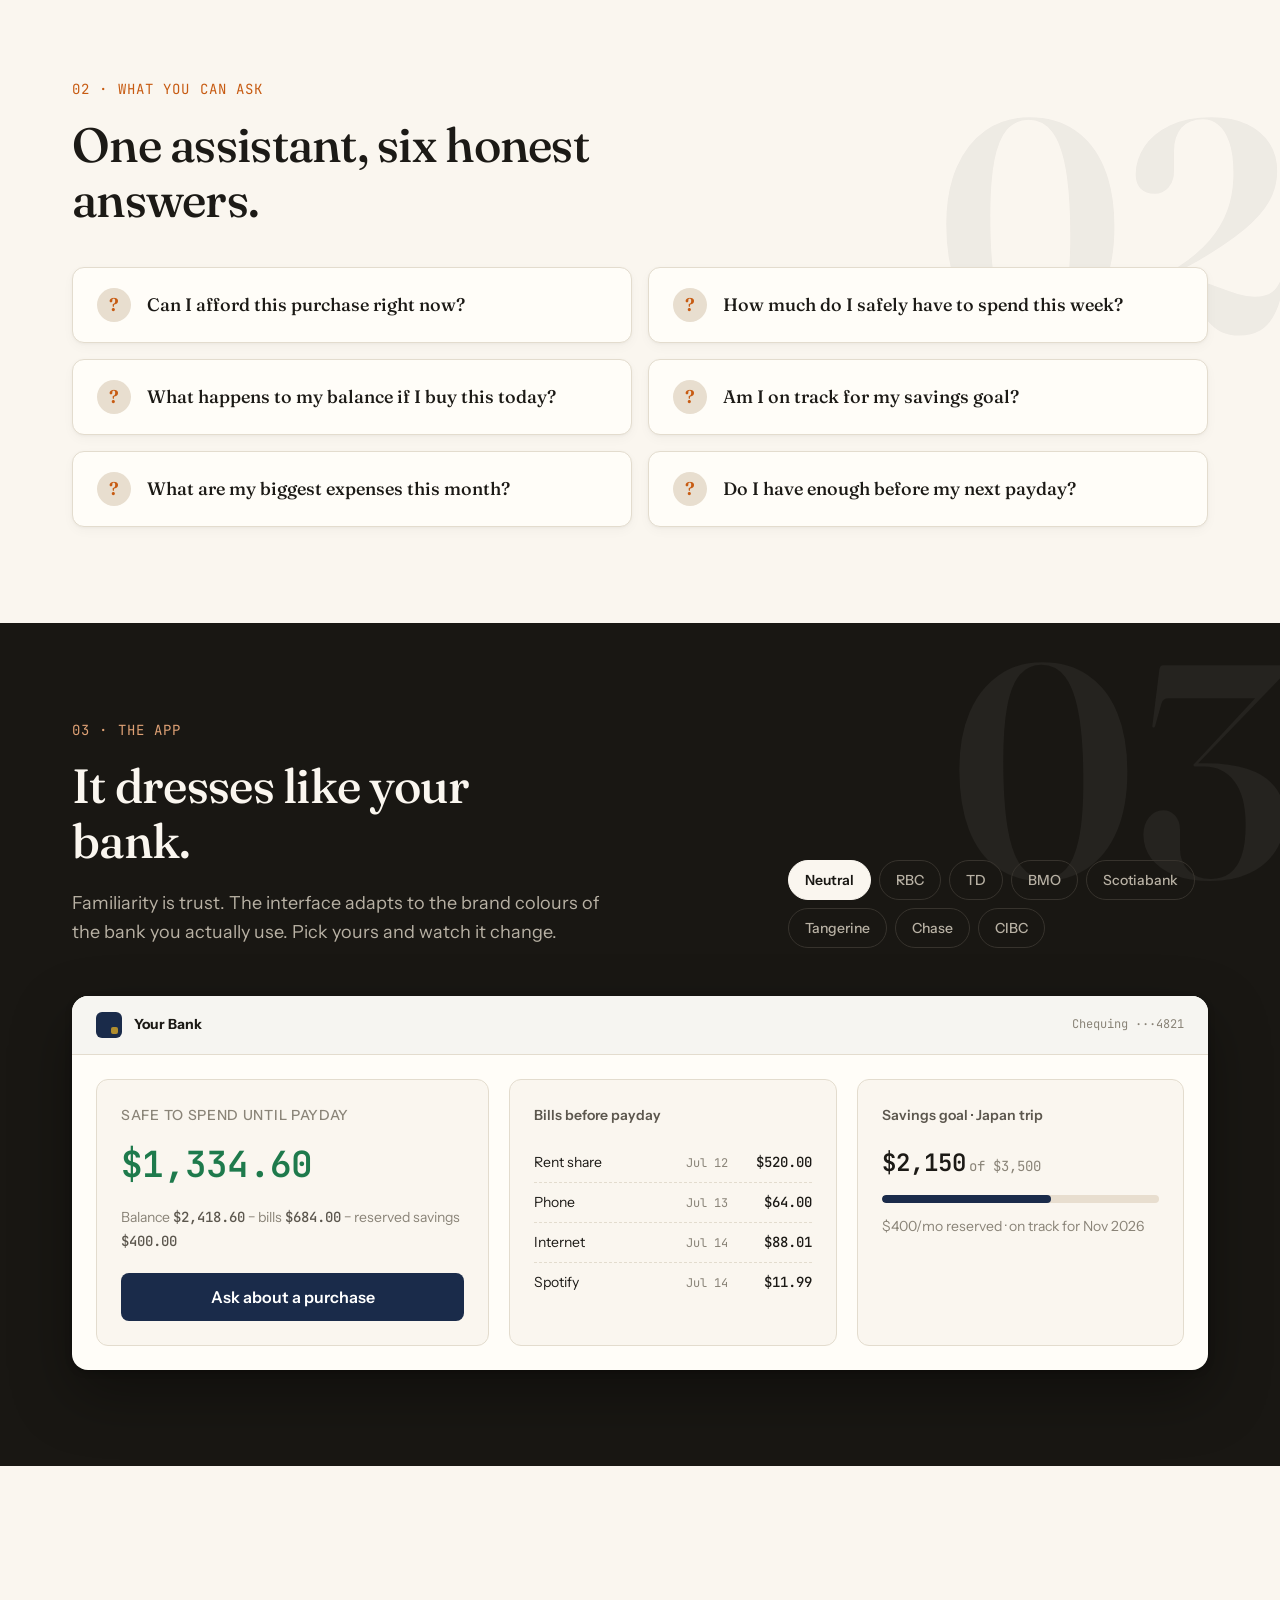
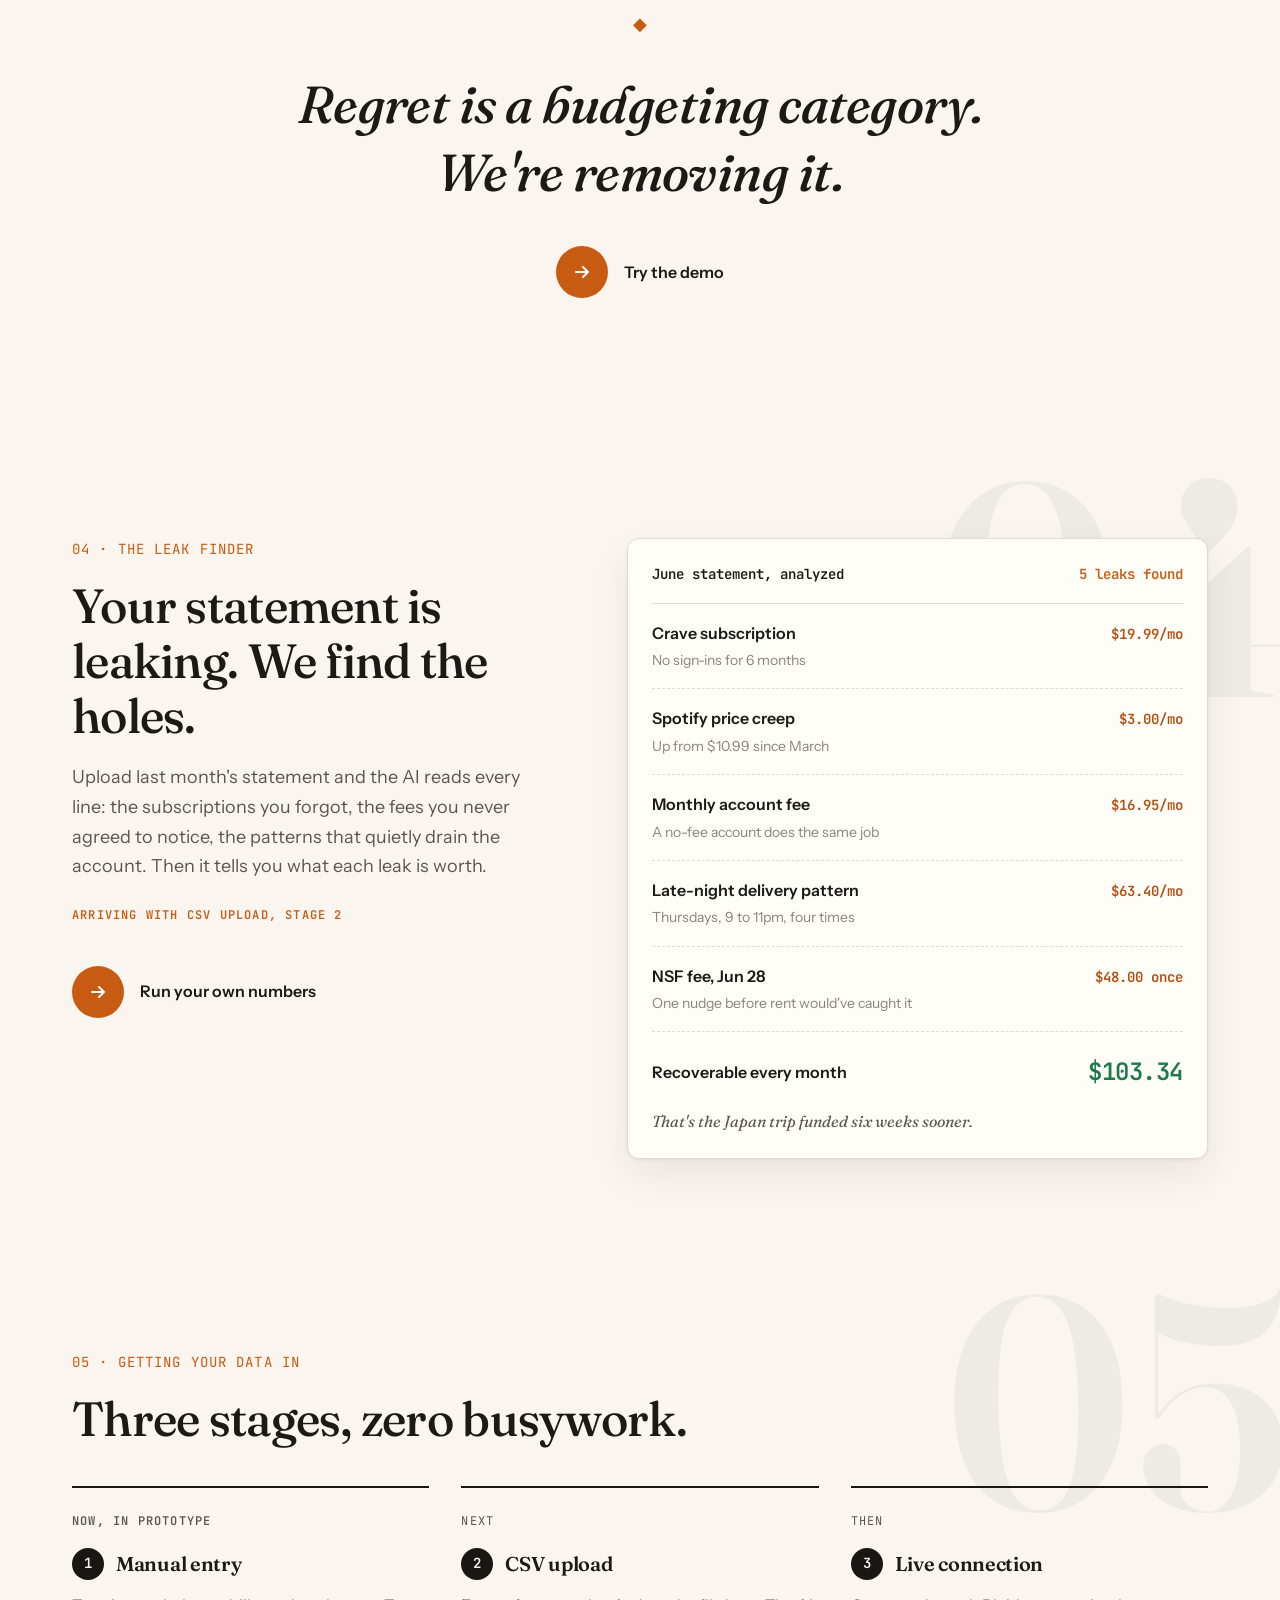
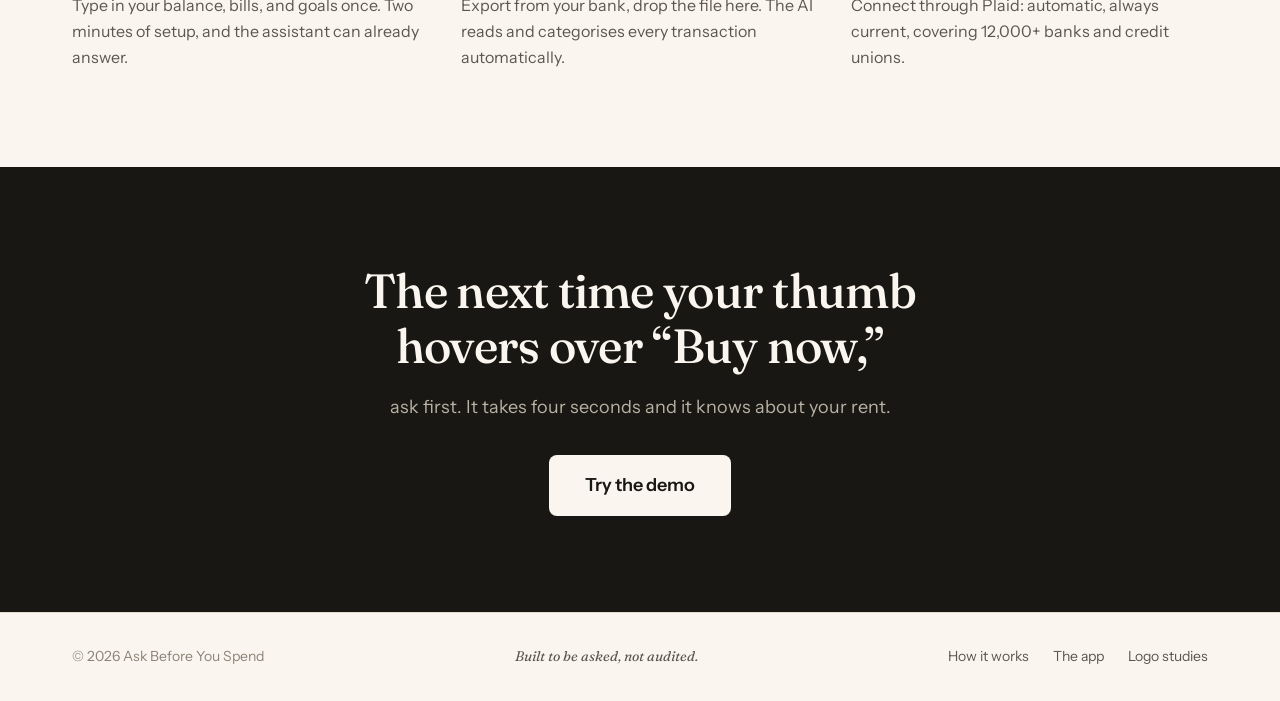
==== commit b131e0e9: "Add the app: profile logins, setup wizard, and a real finance brain - js/finance-brain.js: shared re" ====
--- a/index.html
+++ b/index.html
@@ -49,7 +49,7 @@
         <a href="#app">The app</a>
         <a href="#leaks">Leak finder</a>
         <a href="#roadmap">Roadmap</a>
-        <a class="nav-cta" href="#demo">Try the demo</a>
+        <a class="nav-cta" href="app.html">Open the app</a>
       </nav>
       <button class="nav-toggle" id="navToggle" aria-expanded="false" aria-controls="siteNav" aria-label="Menu">
         <span></span><span></span>
@@ -95,7 +95,7 @@
         </div>
         <form class="ask-form" id="askForm" autocomplete="off">
           <input class="ask-input" id="askInput" type="text" maxlength="90"
-                 placeholder="Type your own: can I afford a $60 hoodie?"
+                 placeholder="Ask anything: how are my savings? can I afford $120?"
                  aria-label="Ask your own affordability question">
           <button class="btn ask-btn" type="submit">Ask</button>
         </form>
@@ -306,6 +306,7 @@
     </div>
   </footer>
 
+  <script src="js/finance-brain.js"></script>
   <script src="js/main.js"></script>
 </body>
 </html>
